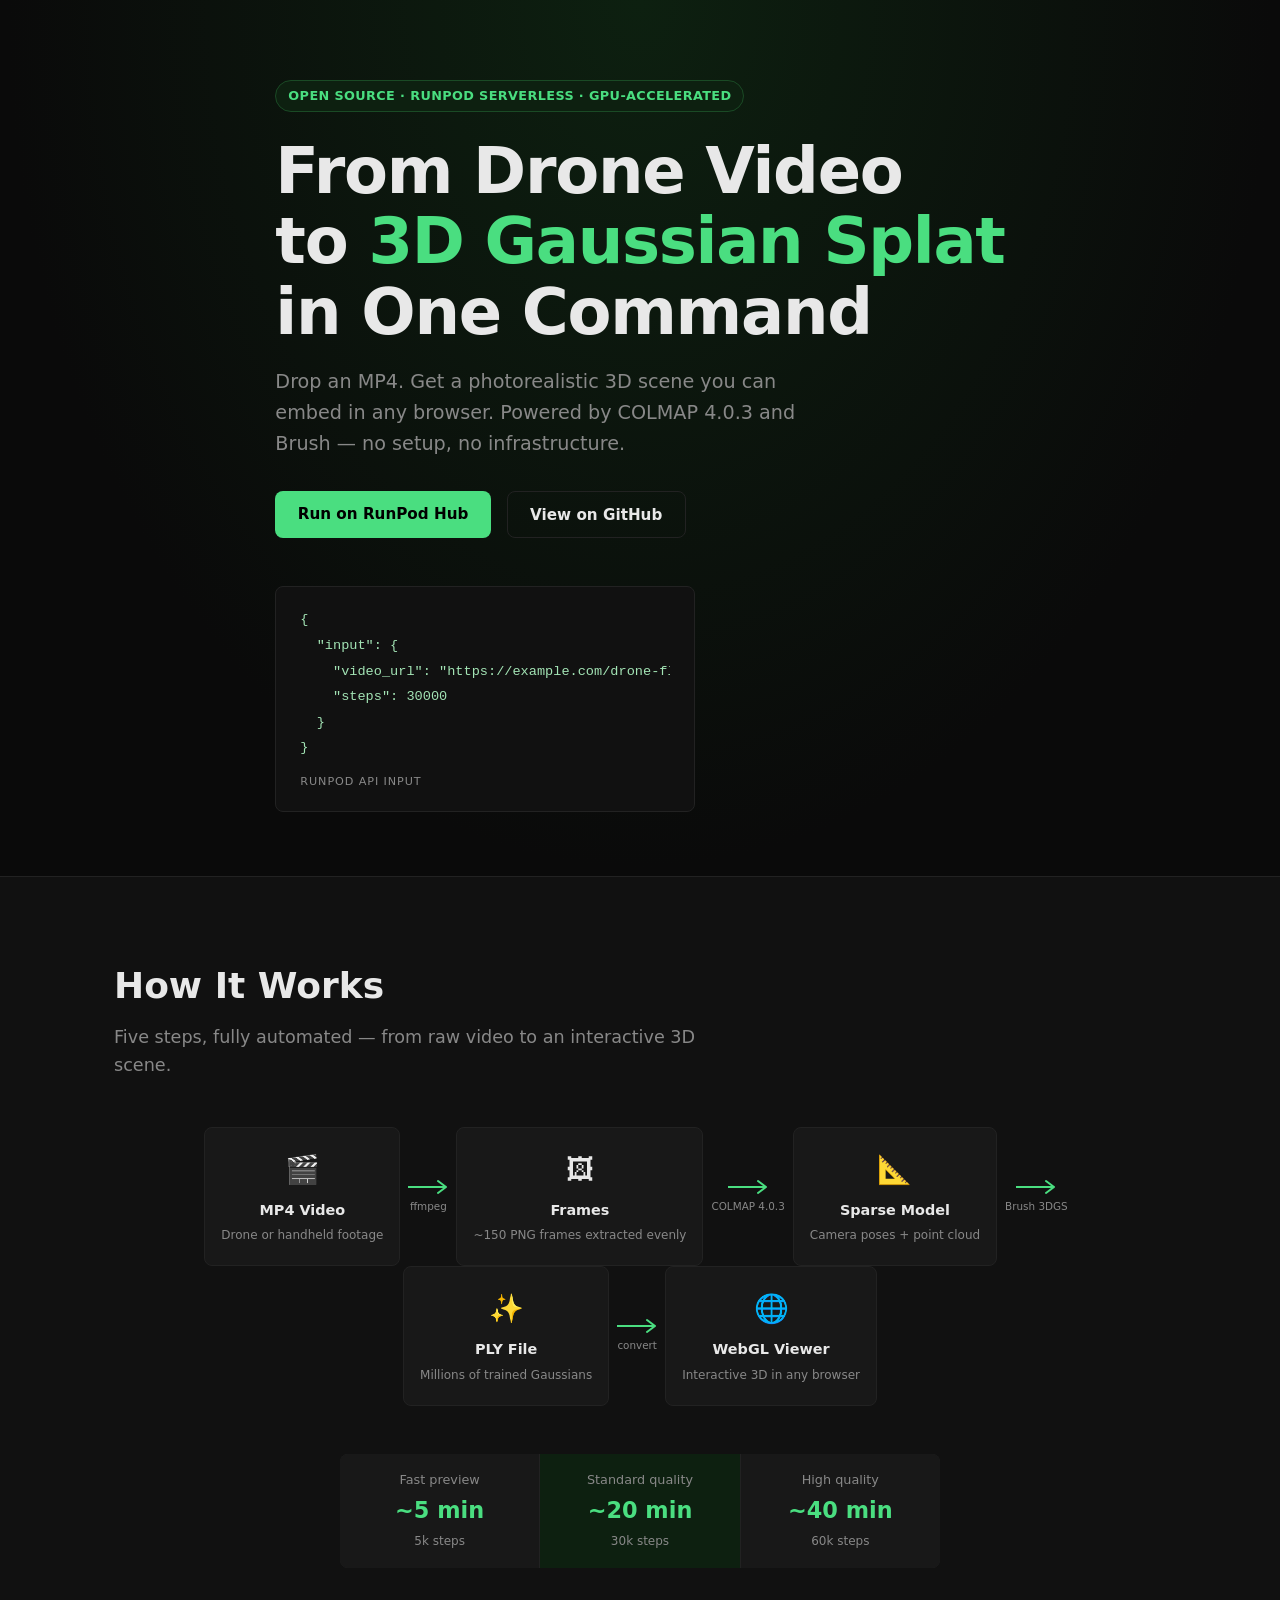
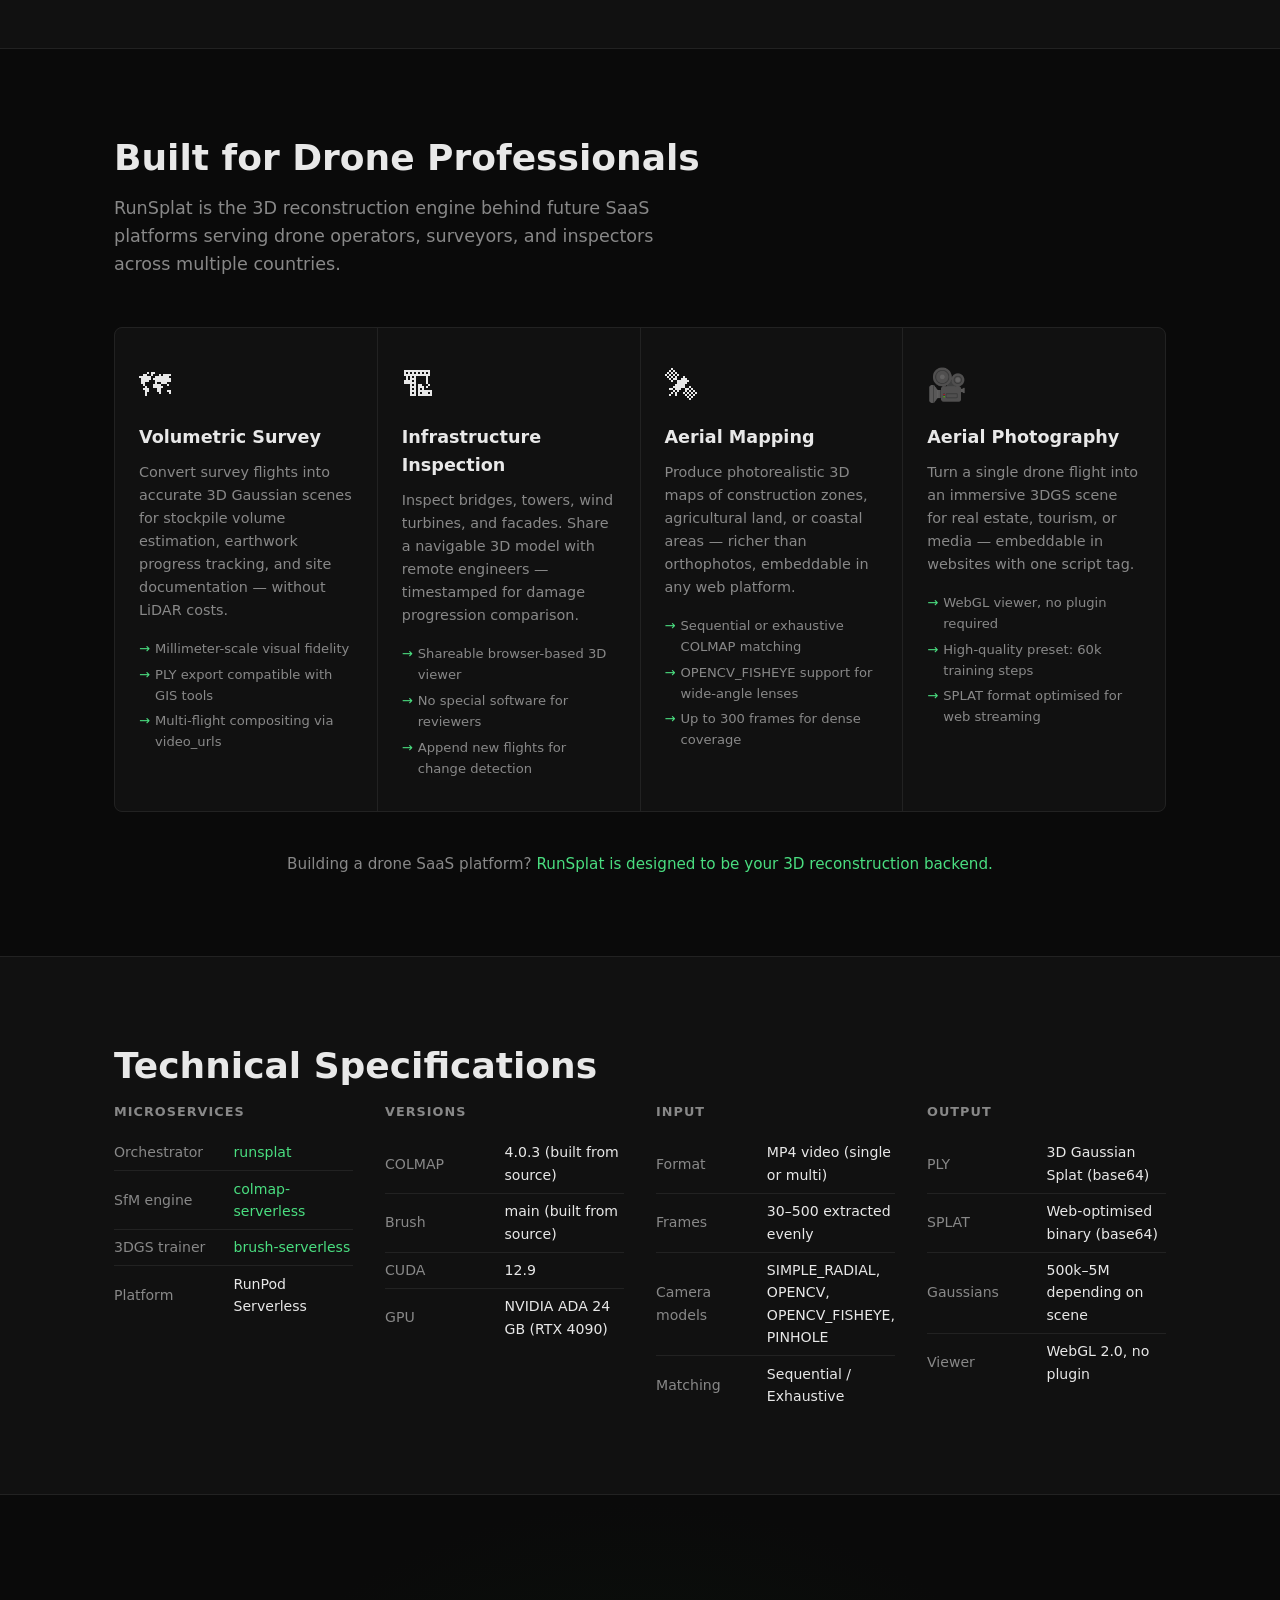
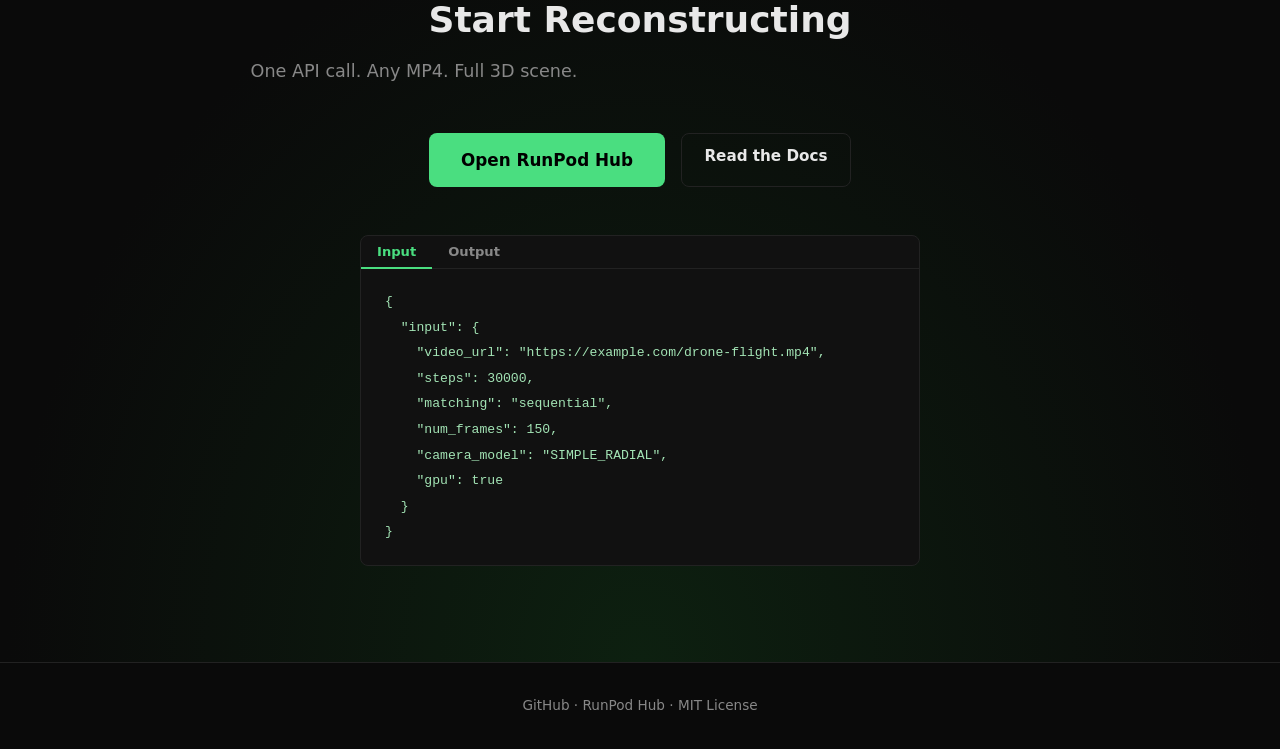
==== index.html @ 7e71125c "deploy: frontmarket ec104be72051007e0d32b6289f9120fbb63dd9b6 ec104be72051007e0d32b6289f9120fbb63dd9b" ====
<!doctype html><html lang=en><head><meta name=generator content="Hugo 0.160.1"><meta charset=UTF-8><meta name=viewport content="width=device-width,initial-scale=1"><title>RunSplat — Drone Video to 3D Gaussian Splat</title><meta name=description content="Convert drone or handheld MP4 video into a 3D Gaussian Splat scene using COLMAP and Brush — one API call, GPU-accelerated on RunPod."><meta property="og:title" content="RunSplat"><meta property="og:description" content="From drone video to 3D Gaussian Splat in one command."><meta property="og:type" content="website"><link rel=stylesheet href=/css/main.css></head><body><section class=hero><div class=container><div class=hero-badge>Open Source · RunPod Serverless · GPU-accelerated</div><h1>From Drone Video<br>to <span class=accent>3D Gaussian Splat</span><br>in One Command</h1><p class=hero-sub>Drop an MP4. Get a photorealistic 3D scene you can embed in any browser.
Powered by COLMAP 4.0.3 and Brush — no setup, no infrastructure.</p><div class=hero-actions><a class="btn btn-primary" href=https://www.runpod.io/console/hub target=_blank rel=noopener>Run on RunPod Hub
</a><a class="btn btn-secondary" href=https://github.com/alx/runsplat target=_blank rel=noopener>View on GitHub</a></div><div class=hero-snippet><pre><code>{
  "input": {
    "video_url": "https://example.com/drone-flight.mp4",
    "steps": 30000
  }
}</code></pre><span class=snippet-label>RunPod API input</span></div></div></section><section class=pipeline id=pipeline><div class=container><h2>How It Works</h2><p class=section-sub>Five steps, fully automated — from raw video to an interactive 3D scene.</p><div class=pipeline-diagram aria-label="Pipeline diagram"><div class=pipe-step data-step=0><div class=pipe-icon>🎬</div><div class=pipe-label>MP4 Video</div><div class=pipe-detail>Drone or handheld footage</div></div><div class=pipe-arrow data-arrow=0><svg viewBox="0 0 40 16" aria-hidden="true"><path class="arrow-path" d="M0 8H36M30 2l8 6-8 6"/></svg>
<span>ffmpeg</span></div><div class=pipe-step data-step=1><div class=pipe-icon>🖼</div><div class=pipe-label>Frames</div><div class=pipe-detail>~150 PNG frames extracted evenly</div></div><div class=pipe-arrow data-arrow=1><svg viewBox="0 0 40 16" aria-hidden="true"><path class="arrow-path" d="M0 8H36M30 2l8 6-8 6"/></svg>
<span>COLMAP 4.0.3</span></div><div class=pipe-step data-step=2><div class=pipe-icon>📐</div><div class=pipe-label>Sparse Model</div><div class=pipe-detail>Camera poses + point cloud</div></div><div class=pipe-arrow data-arrow=2><svg viewBox="0 0 40 16" aria-hidden="true"><path class="arrow-path" d="M0 8H36M30 2l8 6-8 6"/></svg>
<span>Brush 3DGS</span></div><div class=pipe-step data-step=3><div class=pipe-icon>✨</div><div class=pipe-label>PLY File</div><div class=pipe-detail>Millions of trained Gaussians</div></div><div class=pipe-arrow data-arrow=3><svg viewBox="0 0 40 16" aria-hidden="true"><path class="arrow-path" d="M0 8H36M30 2l8 6-8 6"/></svg>
<span>convert</span></div><div class=pipe-step data-step=4><div class=pipe-icon>🌐</div><div class=pipe-label>WebGL Viewer</div><div class=pipe-detail>Interactive 3D in any browser</div></div></div><div class=pipeline-timing><div class=timing-item><span class=timing-label>Fast preview</span>
<span class=timing-value>~5 min</span>
<span class=timing-steps>5k steps</span></div><div class="timing-item timing-featured"><span class=timing-label>Standard quality</span>
<span class=timing-value>~20 min</span>
<span class=timing-steps>30k steps</span></div><div class=timing-item><span class=timing-label>High quality</span>
<span class=timing-value>~40 min</span>
<span class=timing-steps>60k steps</span></div></div></div></section><section class=usecases id=usecases><div class=container><h2>Built for Drone Professionals</h2><p class=section-sub>RunSplat is the 3D reconstruction engine behind future SaaS platforms serving
drone operators, surveyors, and inspectors across multiple countries.</p><div class=usecase-grid><div class=usecase-card><div class=usecase-icon>🗺</div><h3>Volumetric Survey</h3><p>Convert survey flights into accurate 3D Gaussian scenes for stockpile volume
estimation, earthwork progress tracking, and site documentation — without LiDAR costs.</p><ul><li>Millimeter-scale visual fidelity</li><li>PLY export compatible with GIS tools</li><li>Multi-flight compositing via video_urls</li></ul></div><div class=usecase-card><div class=usecase-icon>🏗</div><h3>Infrastructure Inspection</h3><p>Inspect bridges, towers, wind turbines, and facades. Share a navigable 3D model
with remote engineers — timestamped for damage progression comparison.</p><ul><li>Shareable browser-based 3D viewer</li><li>No special software for reviewers</li><li>Append new flights for change detection</li></ul></div><div class=usecase-card><div class=usecase-icon>🛰</div><h3>Aerial Mapping</h3><p>Produce photorealistic 3D maps of construction zones, agricultural land, or
coastal areas — richer than orthophotos, embeddable in any web platform.</p><ul><li>Sequential or exhaustive COLMAP matching</li><li>OPENCV_FISHEYE support for wide-angle lenses</li><li>Up to 300 frames for dense coverage</li></ul></div><div class=usecase-card><div class=usecase-icon>🎥</div><h3>Aerial Photography</h3><p>Turn a single drone flight into an immersive 3DGS scene for real estate,
tourism, or media — embeddable in websites with one script tag.</p><ul><li>WebGL viewer, no plugin required</li><li>High-quality preset: 60k training steps</li><li>SPLAT format optimised for web streaming</li></ul></div></div><p class=saas-note>Building a drone SaaS platform?
<a href=https://github.com/alx/runsplat target=_blank rel=noopener>RunSplat is designed to be your 3D reconstruction backend.</a></p></div></section><section class=specs id=specs><div class=container><h2>Technical Specifications</h2><div class=specs-grid><div class=spec-block><h3>Microservices</h3><table class=spec-table><tr><td>Orchestrator</td><td><a href=https://github.com/alx/runsplat>runsplat</a></td></tr><tr><td>SfM engine</td><td><a href=https://github.com/alx/colmap-serverless>colmap-serverless</a></td></tr><tr><td>3DGS trainer</td><td><a href=https://github.com/alx/brush-serverless>brush-serverless</a></td></tr><tr><td>Platform</td><td>RunPod Serverless</td></tr></table></div><div class=spec-block><h3>Versions</h3><table class=spec-table><tr><td>COLMAP</td><td>4.0.3 (built from source)</td></tr><tr><td>Brush</td><td>main (built from source)</td></tr><tr><td>CUDA</td><td>12.9</td></tr><tr><td>GPU</td><td>NVIDIA ADA 24 GB (RTX 4090)</td></tr></table></div><div class=spec-block><h3>Input</h3><table class=spec-table><tr><td>Format</td><td>MP4 video (single or multi)</td></tr><tr><td>Frames</td><td>30–500 extracted evenly</td></tr><tr><td>Camera models</td><td>SIMPLE_RADIAL, OPENCV, OPENCV_FISHEYE, PINHOLE</td></tr><tr><td>Matching</td><td>Sequential / Exhaustive</td></tr></table></div><div class=spec-block><h3>Output</h3><table class=spec-table><tr><td>PLY</td><td>3D Gaussian Splat (base64)</td></tr><tr><td>SPLAT</td><td>Web-optimised binary (base64)</td></tr><tr><td>Gaussians</td><td>500k–5M depending on scene</td></tr><tr><td>Viewer</td><td>WebGL 2.0, no plugin</td></tr></table></div></div></div></section><section class=cta id=get-started><div class=container><h2>Start Reconstructing</h2><p class=section-sub>One API call. Any MP4. Full 3D scene.</p><div class=cta-actions><a class="btn btn-primary btn-lg" href=https://www.runpod.io/console/hub target=_blank rel=noopener>Open RunPod Hub
</a><a class="btn btn-secondary" href=https://github.com/alx/runsplat target=_blank rel=noopener>Read the Docs</a></div><div class=cta-code><div class=code-tabs><button class="code-tab active" data-target=input-block>Input</button>
<button class=code-tab data-target=output-block>Output</button></div><pre id=input-block class="code-block active"><code>{
  "input": {
    "video_url": "https://example.com/drone-flight.mp4",
    "steps": 30000,
    "matching": "sequential",
    "num_frames": 150,
    "camera_model": "SIMPLE_RADIAL",
    "gpu": true
  }
}</code></pre><pre id=output-block class=code-block><code>{
  "ply_base64": "UExZCmZvcm1hdCBiaW5hcnlfbGl0dGxlX...",
  "splat_base64": "8BsAAIABAACA...",
  "num_gaussians": 1842311,
  "training_time_seconds": 1187,
  "steps_completed": 30000,
  "status": "done"
}</code></pre></div></div></section><footer><div class=container><p><a href=https://github.com/alx/runsplat>GitHub</a> ·
<a href=https://www.runpod.io/console/hub>RunPod Hub</a> ·
MIT License</p></div></footer><script src=/js/pipeline-anim.js></script></body></html>
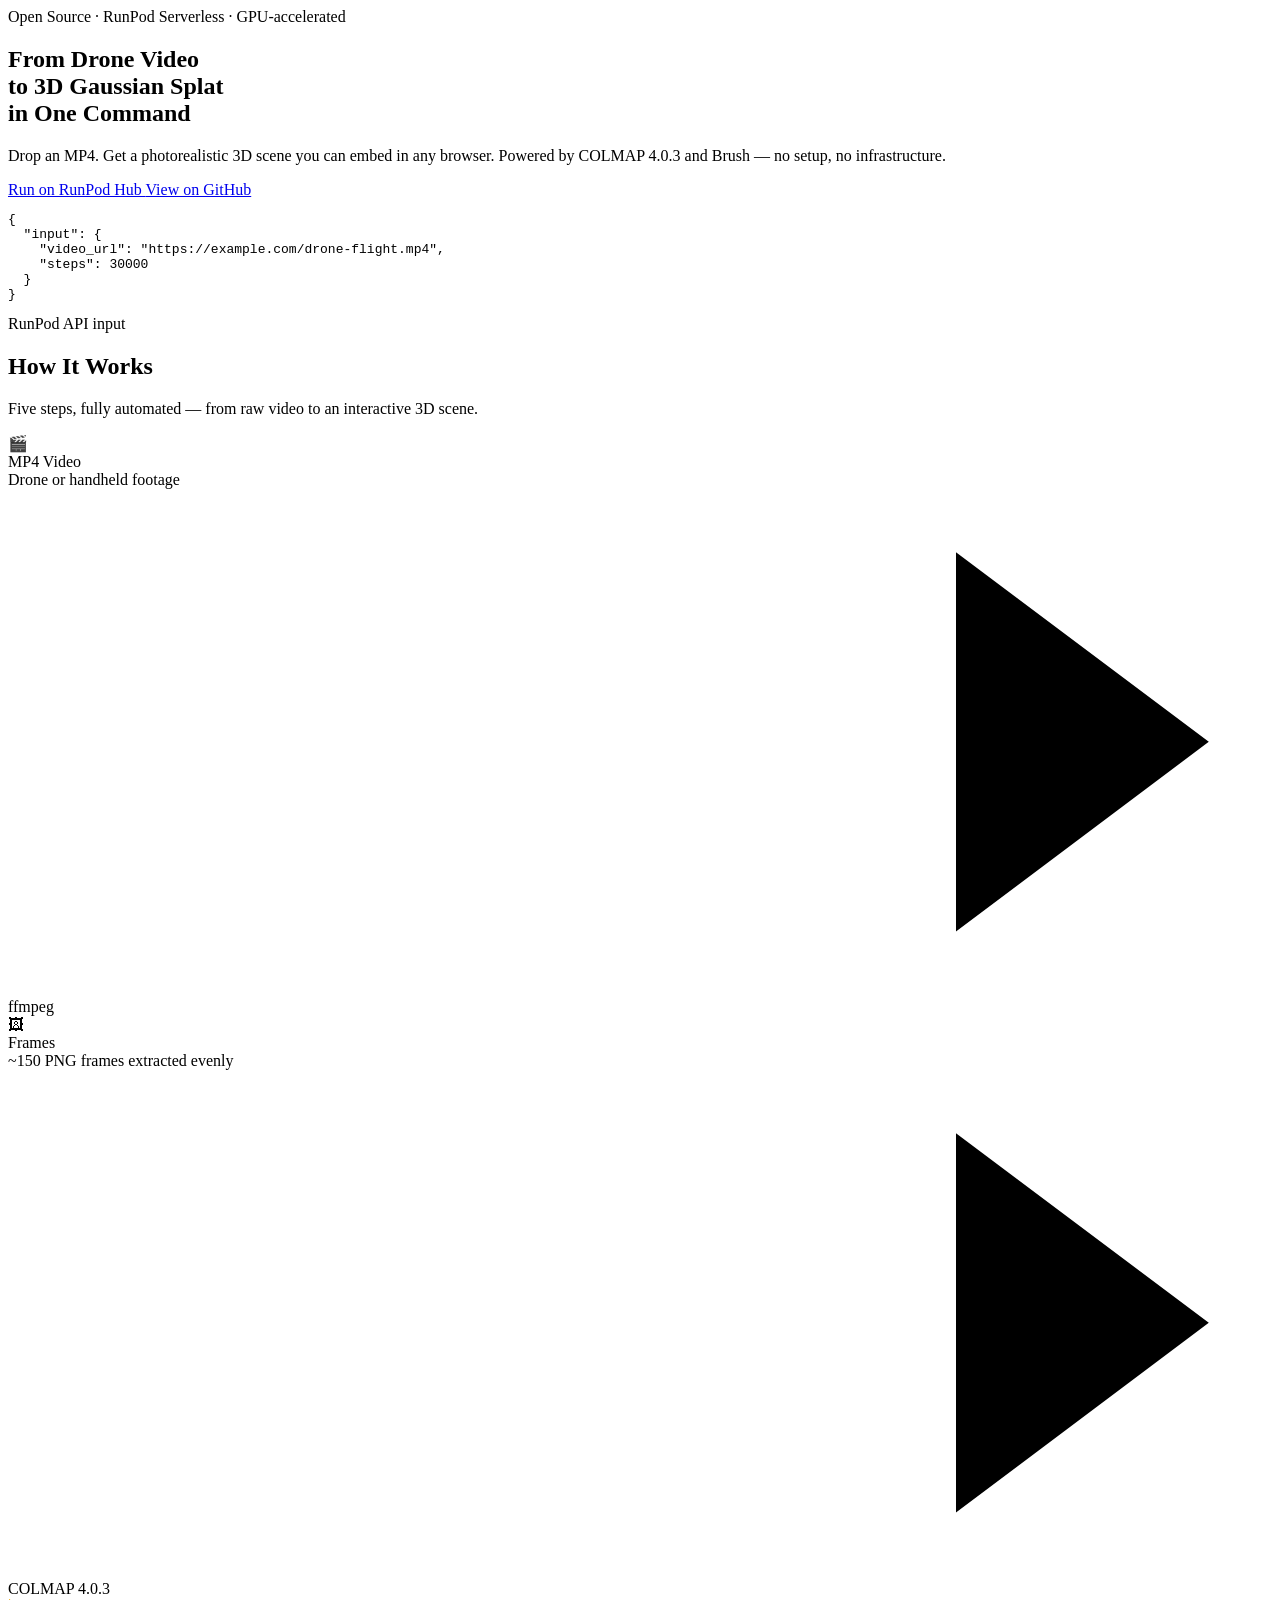
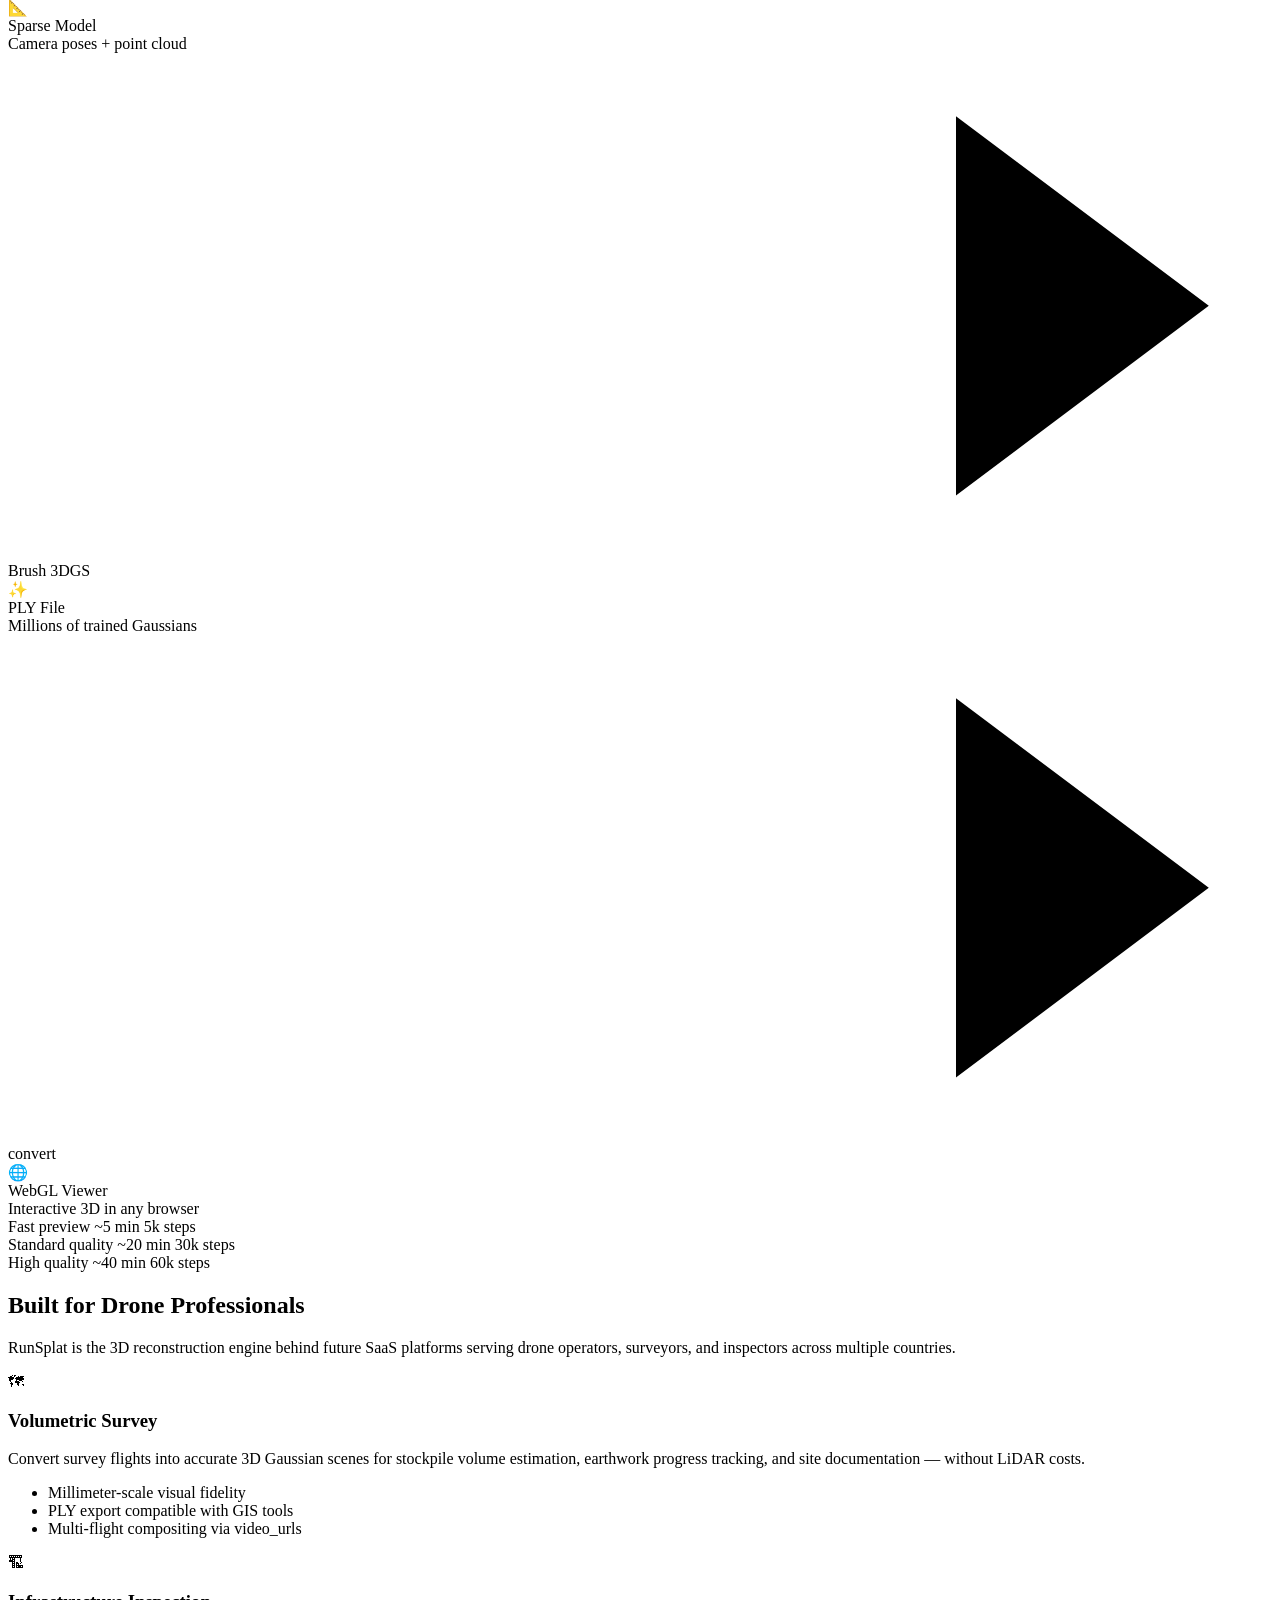
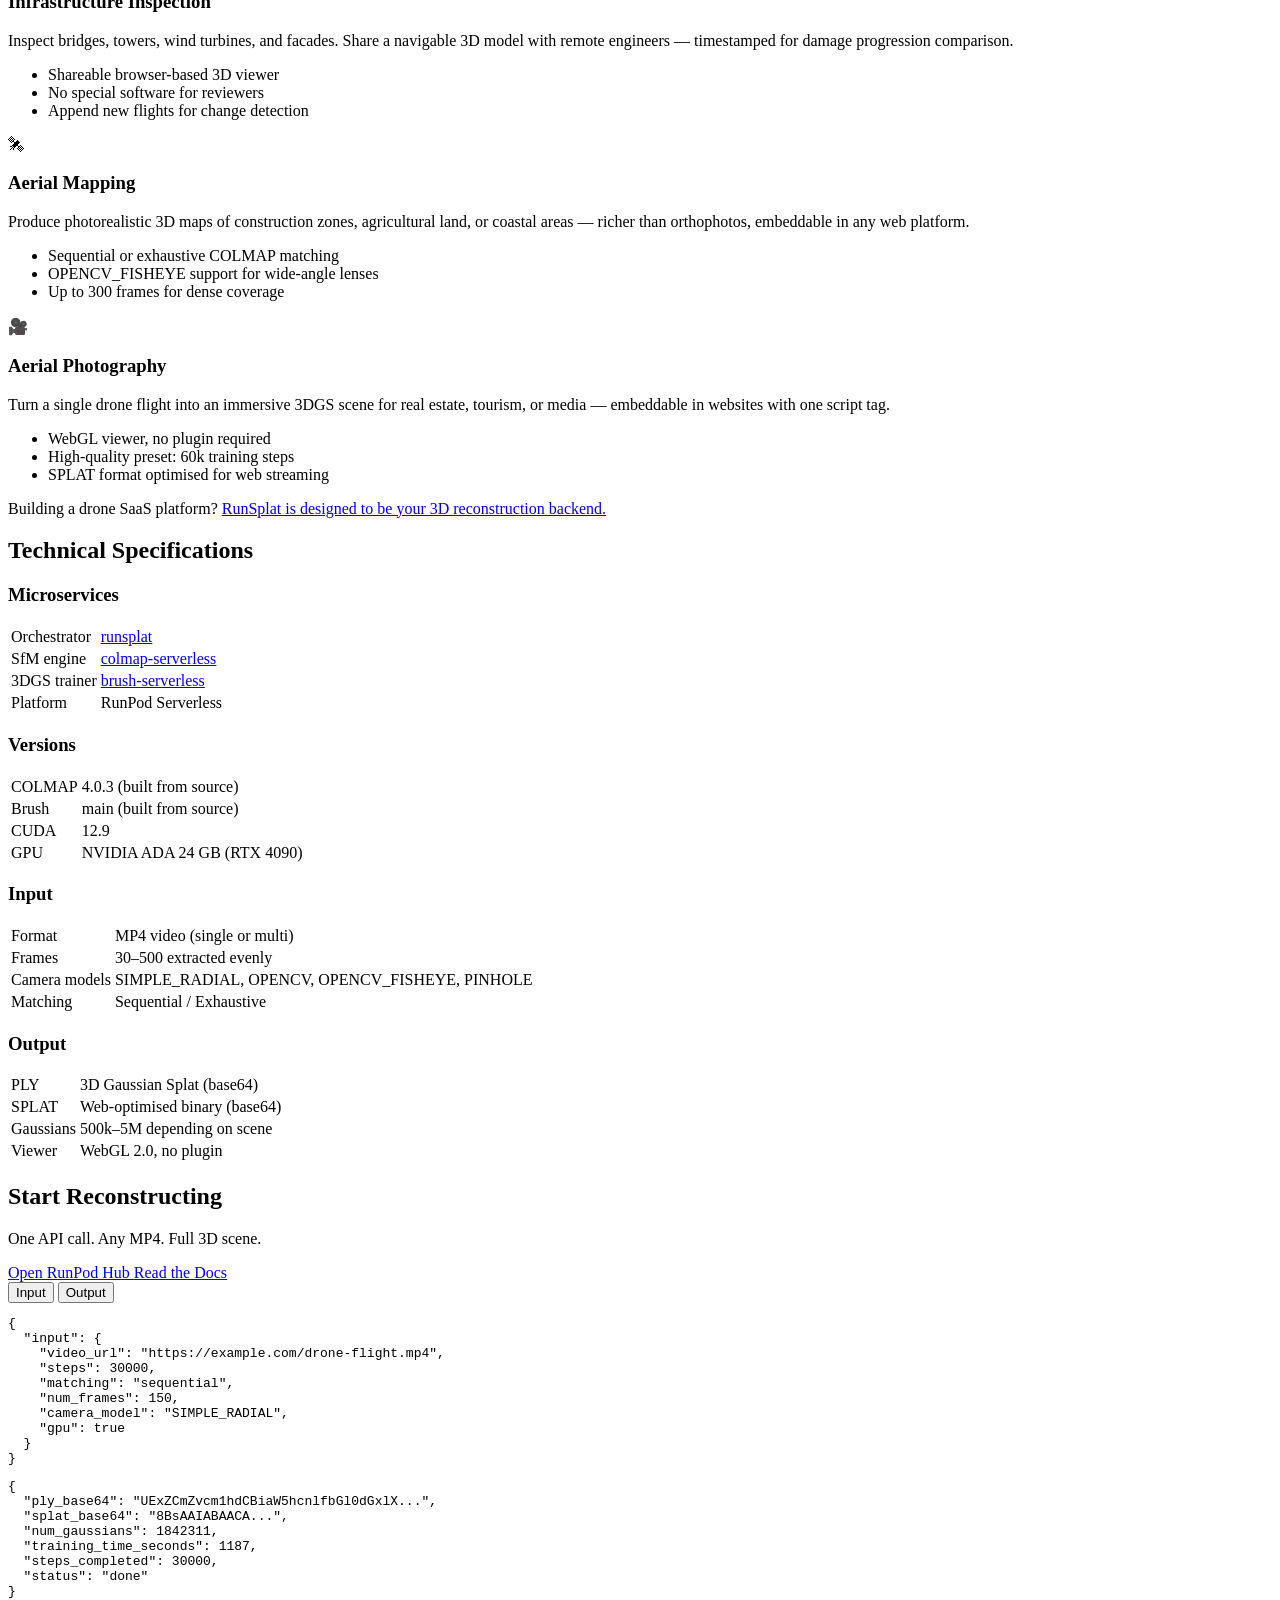
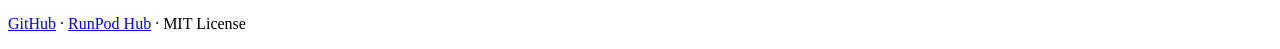
==== commit f7c5433b: "deploy: frontmarket 8b198adac890a8e24ea0df31be7f5b68fe7ef371 8b198adac890a8e24ea0df31be7f5b68fe7ef37" ====
--- a/index.html
+++ b/index.html
@@ -1,4 +1,4 @@
-<!doctype html><html lang=en><head><meta name=generator content="Hugo 0.160.1"><meta charset=UTF-8><meta name=viewport content="width=device-width,initial-scale=1"><title>RunSplat — Drone Video to 3D Gaussian Splat</title><meta name=description content="Convert drone or handheld MP4 video into a 3D Gaussian Splat scene using COLMAP and Brush — one API call, GPU-accelerated on RunPod."><meta property="og:title" content="RunSplat"><meta property="og:description" content="From drone video to 3D Gaussian Splat in one command."><meta property="og:type" content="website"><link rel=stylesheet href=/css/main.css></head><body><section class=hero><div class=container><div class=hero-badge>Open Source · RunPod Serverless · GPU-accelerated</div><h1>From Drone Video<br>to <span class=accent>3D Gaussian Splat</span><br>in One Command</h1><p class=hero-sub>Drop an MP4. Get a photorealistic 3D scene you can embed in any browser.
+<!doctype html><html lang=en><head><meta name=generator content="Hugo 0.160.1"><meta charset=UTF-8><meta name=viewport content="width=device-width,initial-scale=1"><title>RunSplat — Drone Video to 3D Gaussian Splat</title><meta name=description content="Convert drone or handheld MP4 video into a 3D Gaussian Splat scene using COLMAP and Brush — one API call, GPU-accelerated on RunPod."><meta property="og:title" content="RunSplat"><meta property="og:description" content="From drone video to 3D Gaussian Splat in one command."><meta property="og:type" content="website"><link rel=stylesheet href=/runsplat/css/main.css></head><body><section class=hero><div class=container><div class=hero-badge>Open Source · RunPod Serverless · GPU-accelerated</div><h1>From Drone Video<br>to <span class=accent>3D Gaussian Splat</span><br>in One Command</h1><p class=hero-sub>Drop an MP4. Get a photorealistic 3D scene you can embed in any browser.
 Powered by COLMAP 4.0.3 and Brush — no setup, no infrastructure.</p><div class=hero-actions><a class="btn btn-primary" href=https://www.runpod.io/console/hub target=_blank rel=noopener>Run on RunPod Hub
 </a><a class="btn btn-secondary" href=https://github.com/alx/runsplat target=_blank rel=noopener>View on GitHub</a></div><div class=hero-snippet><pre><code>{
   "input": {
@@ -41,4 +41,4 @@
   "status": "done"
 }</code></pre></div></div></section><footer><div class=container><p><a href=https://github.com/alx/runsplat>GitHub</a> ·
 <a href=https://www.runpod.io/console/hub>RunPod Hub</a> ·
-MIT License</p></div></footer><script src=/js/pipeline-anim.js></script></body></html>+MIT License</p></div></footer><script src=/runsplat/js/pipeline-anim.js></script></body></html>
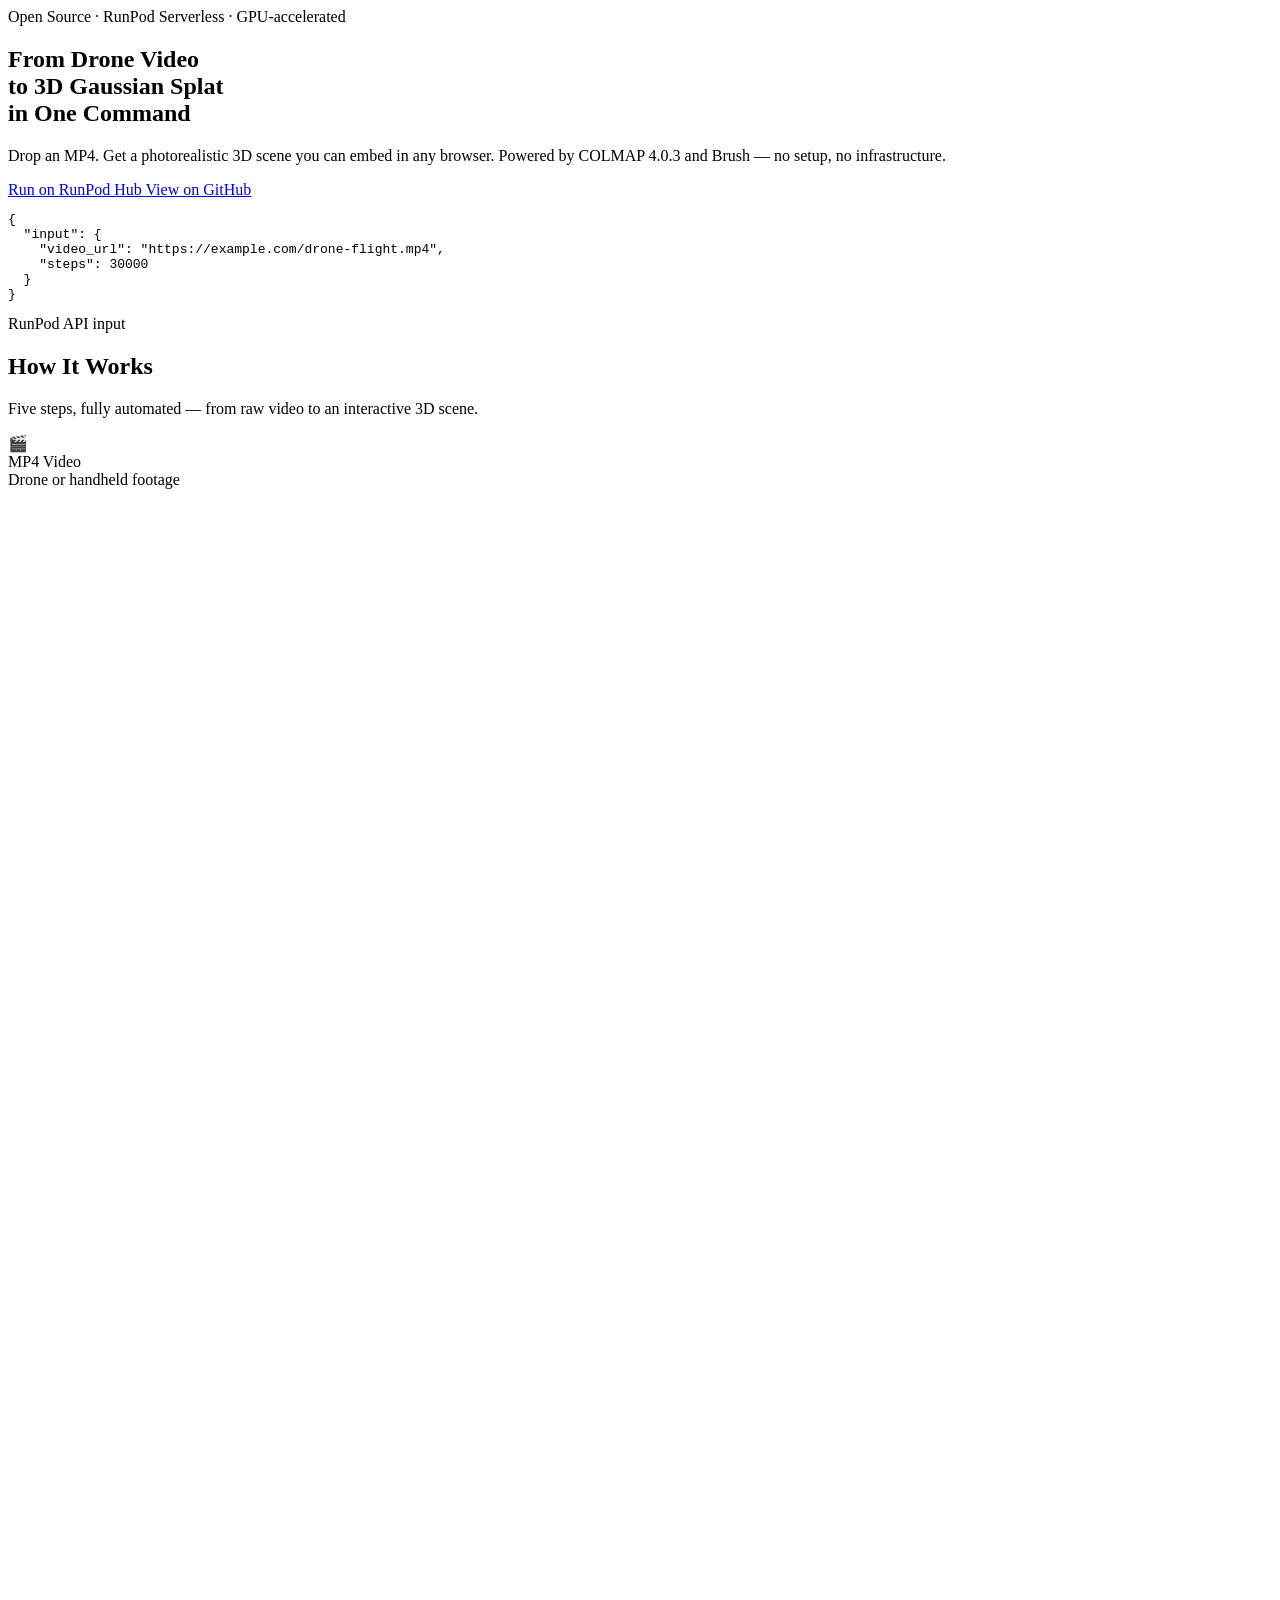
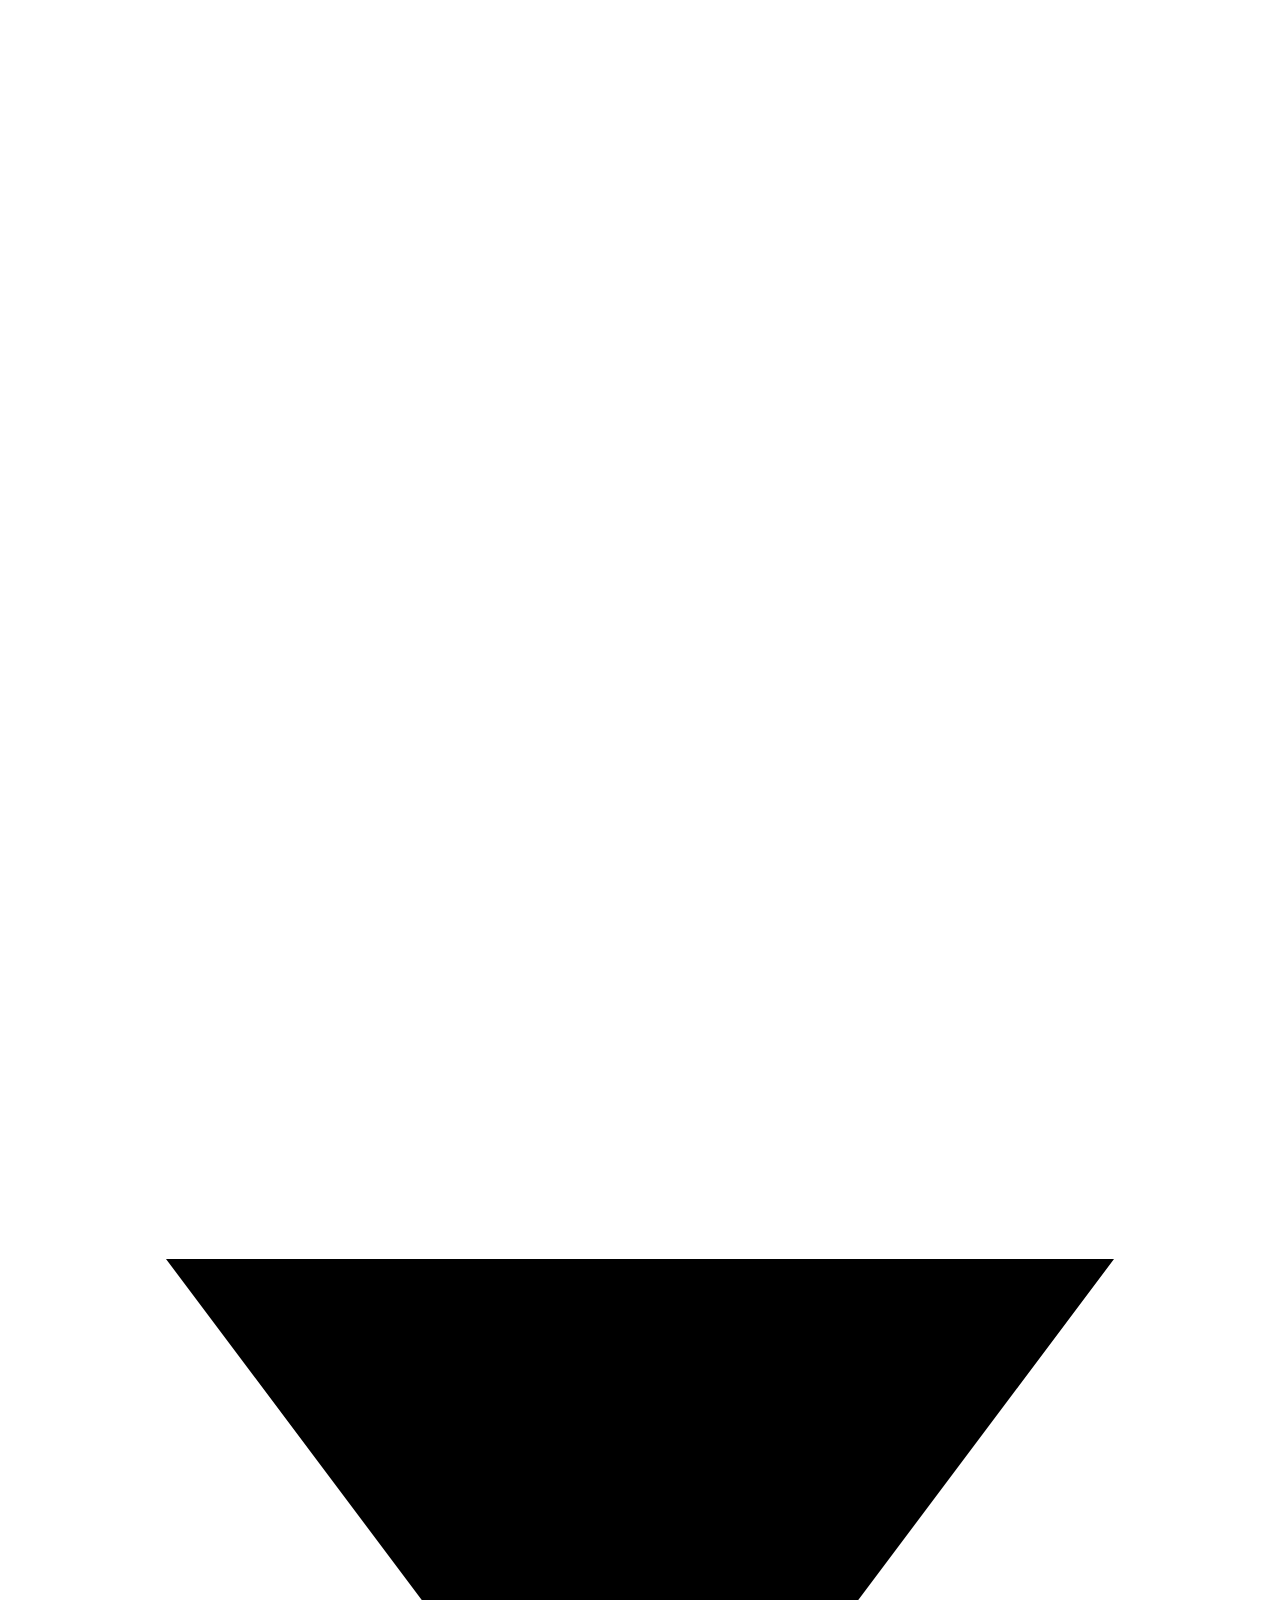
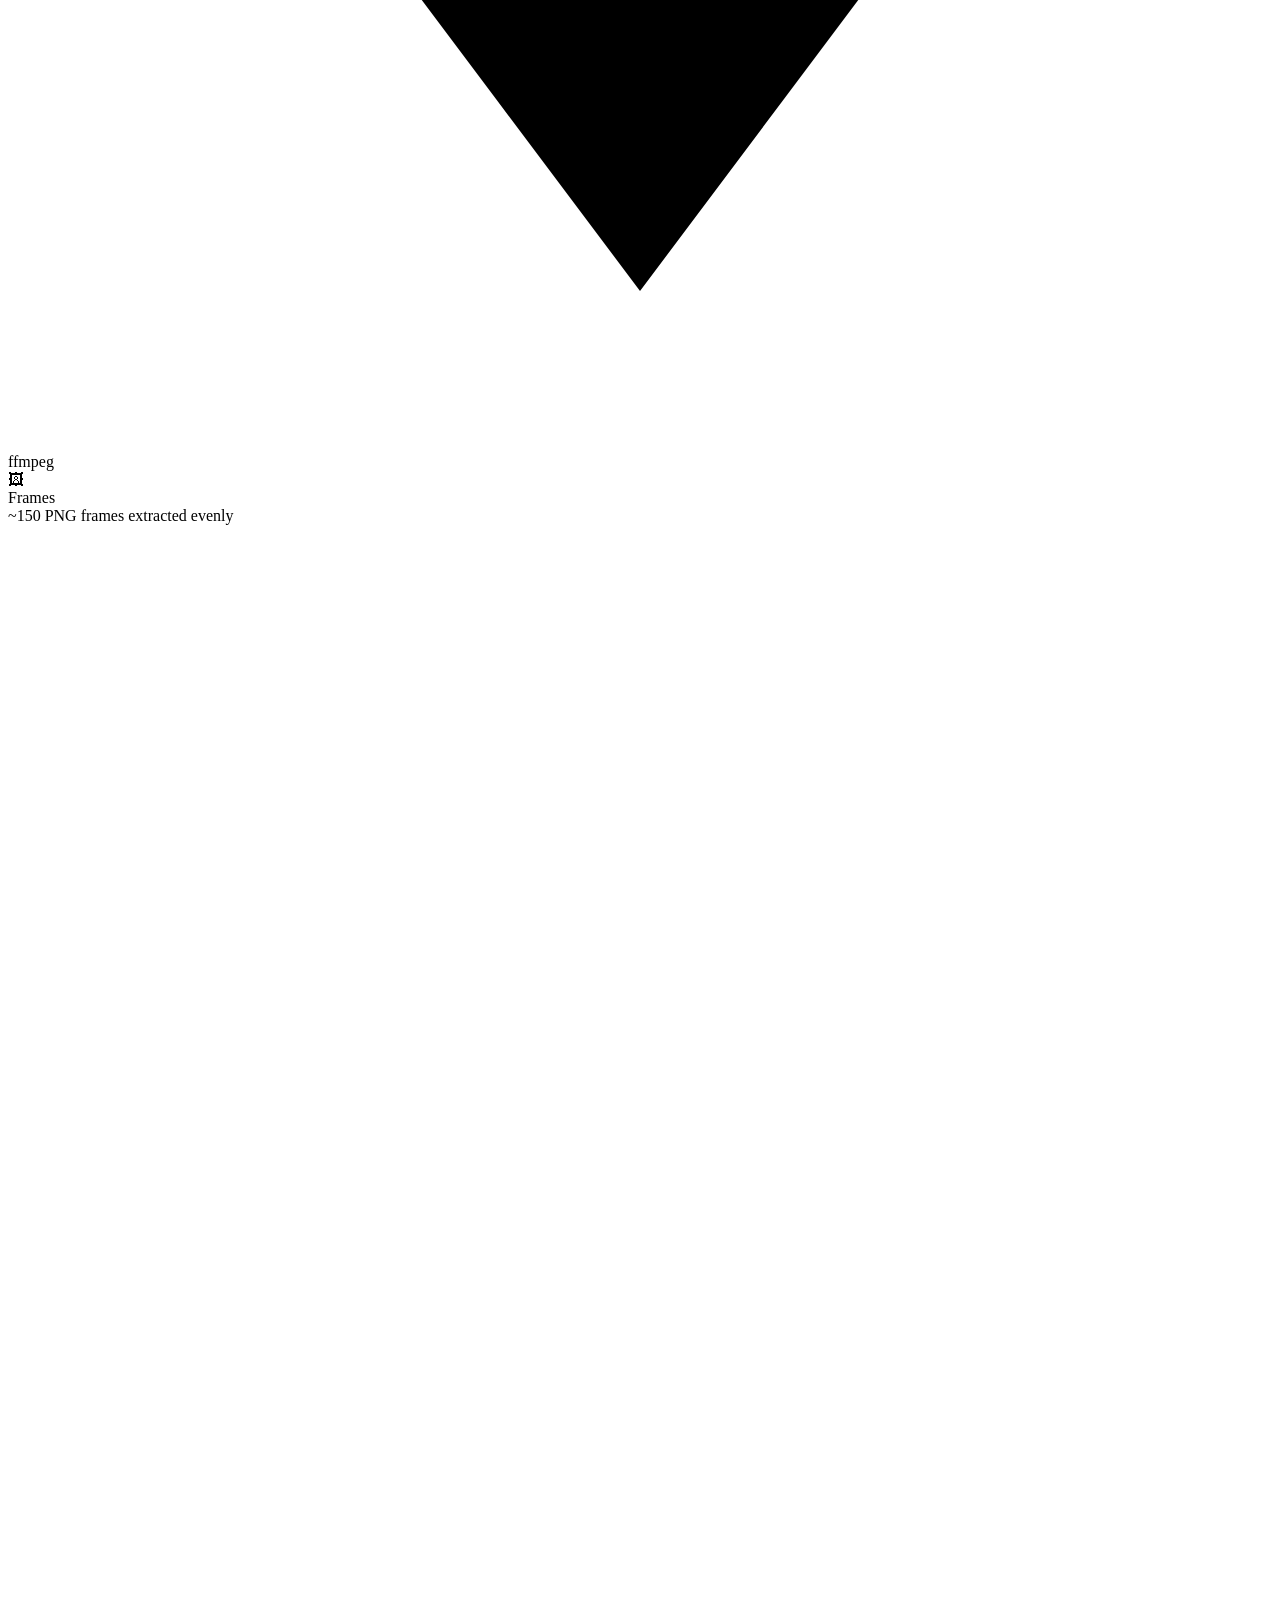
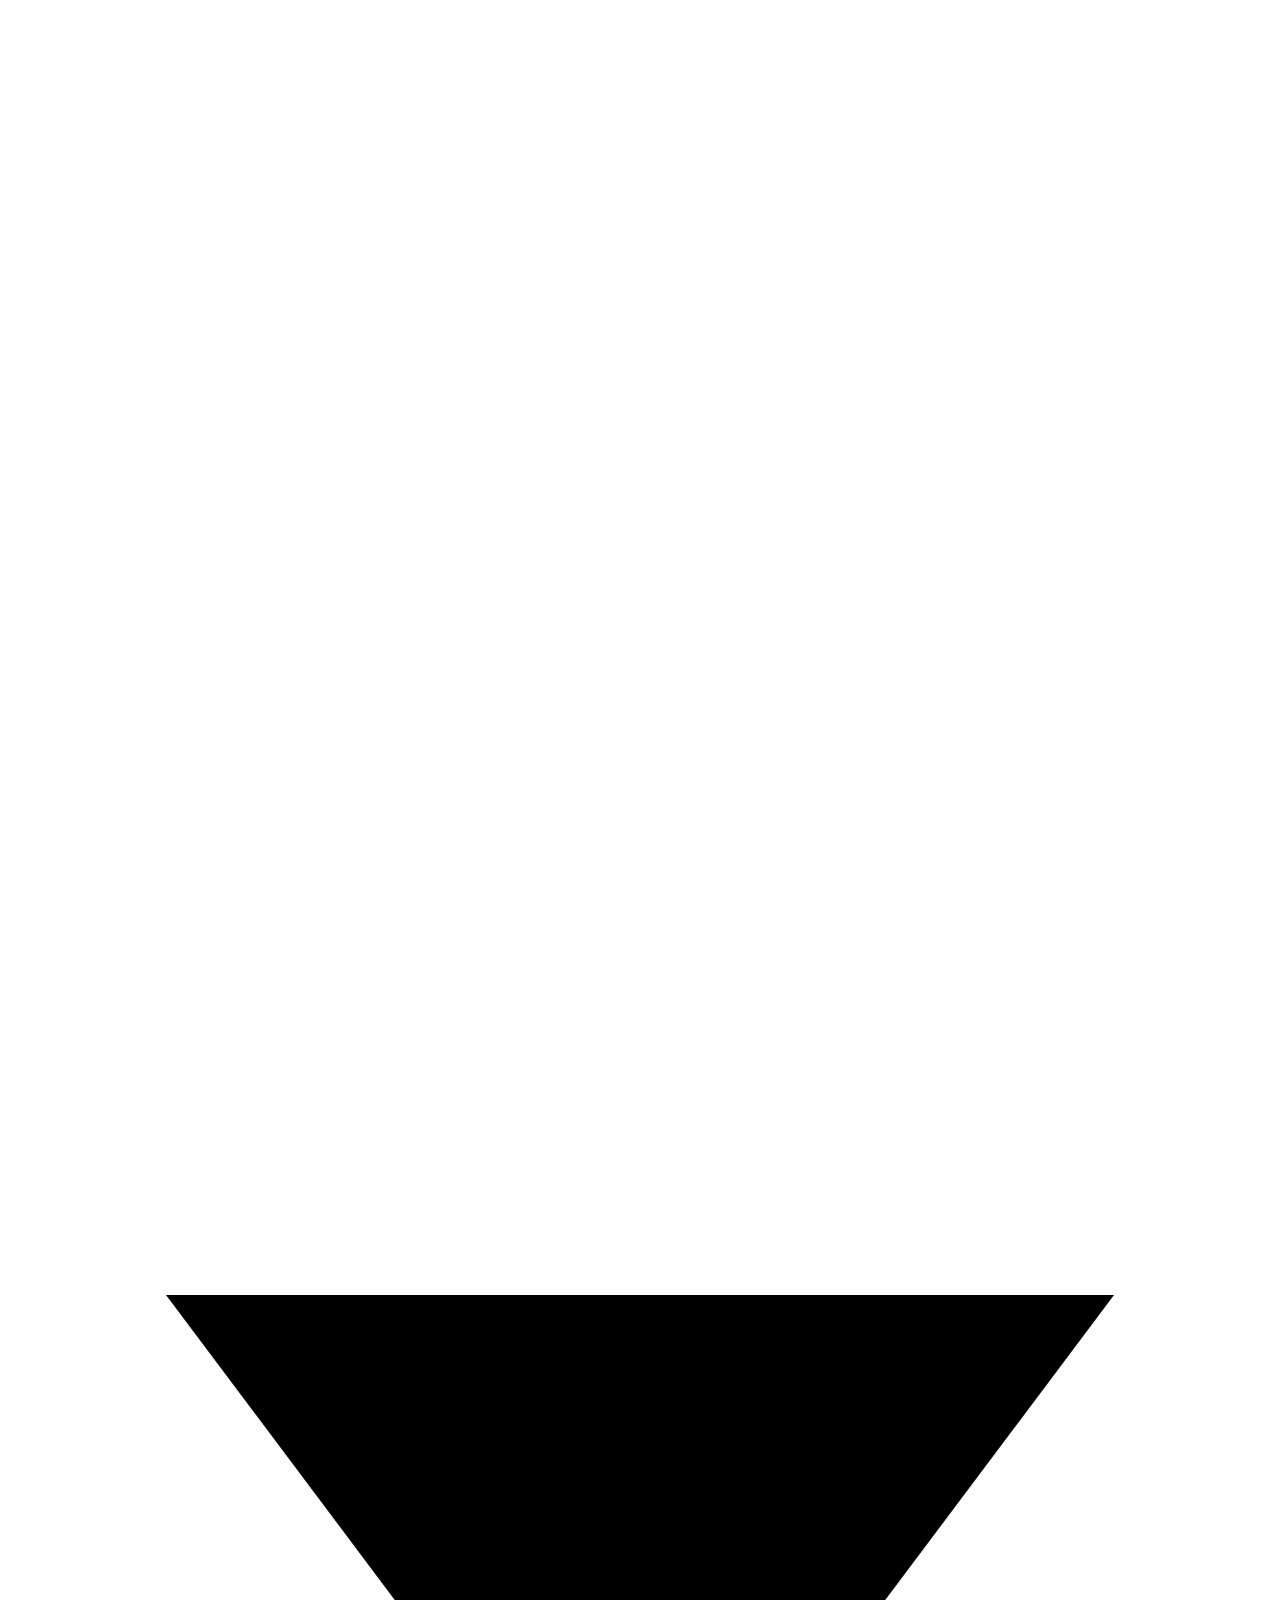
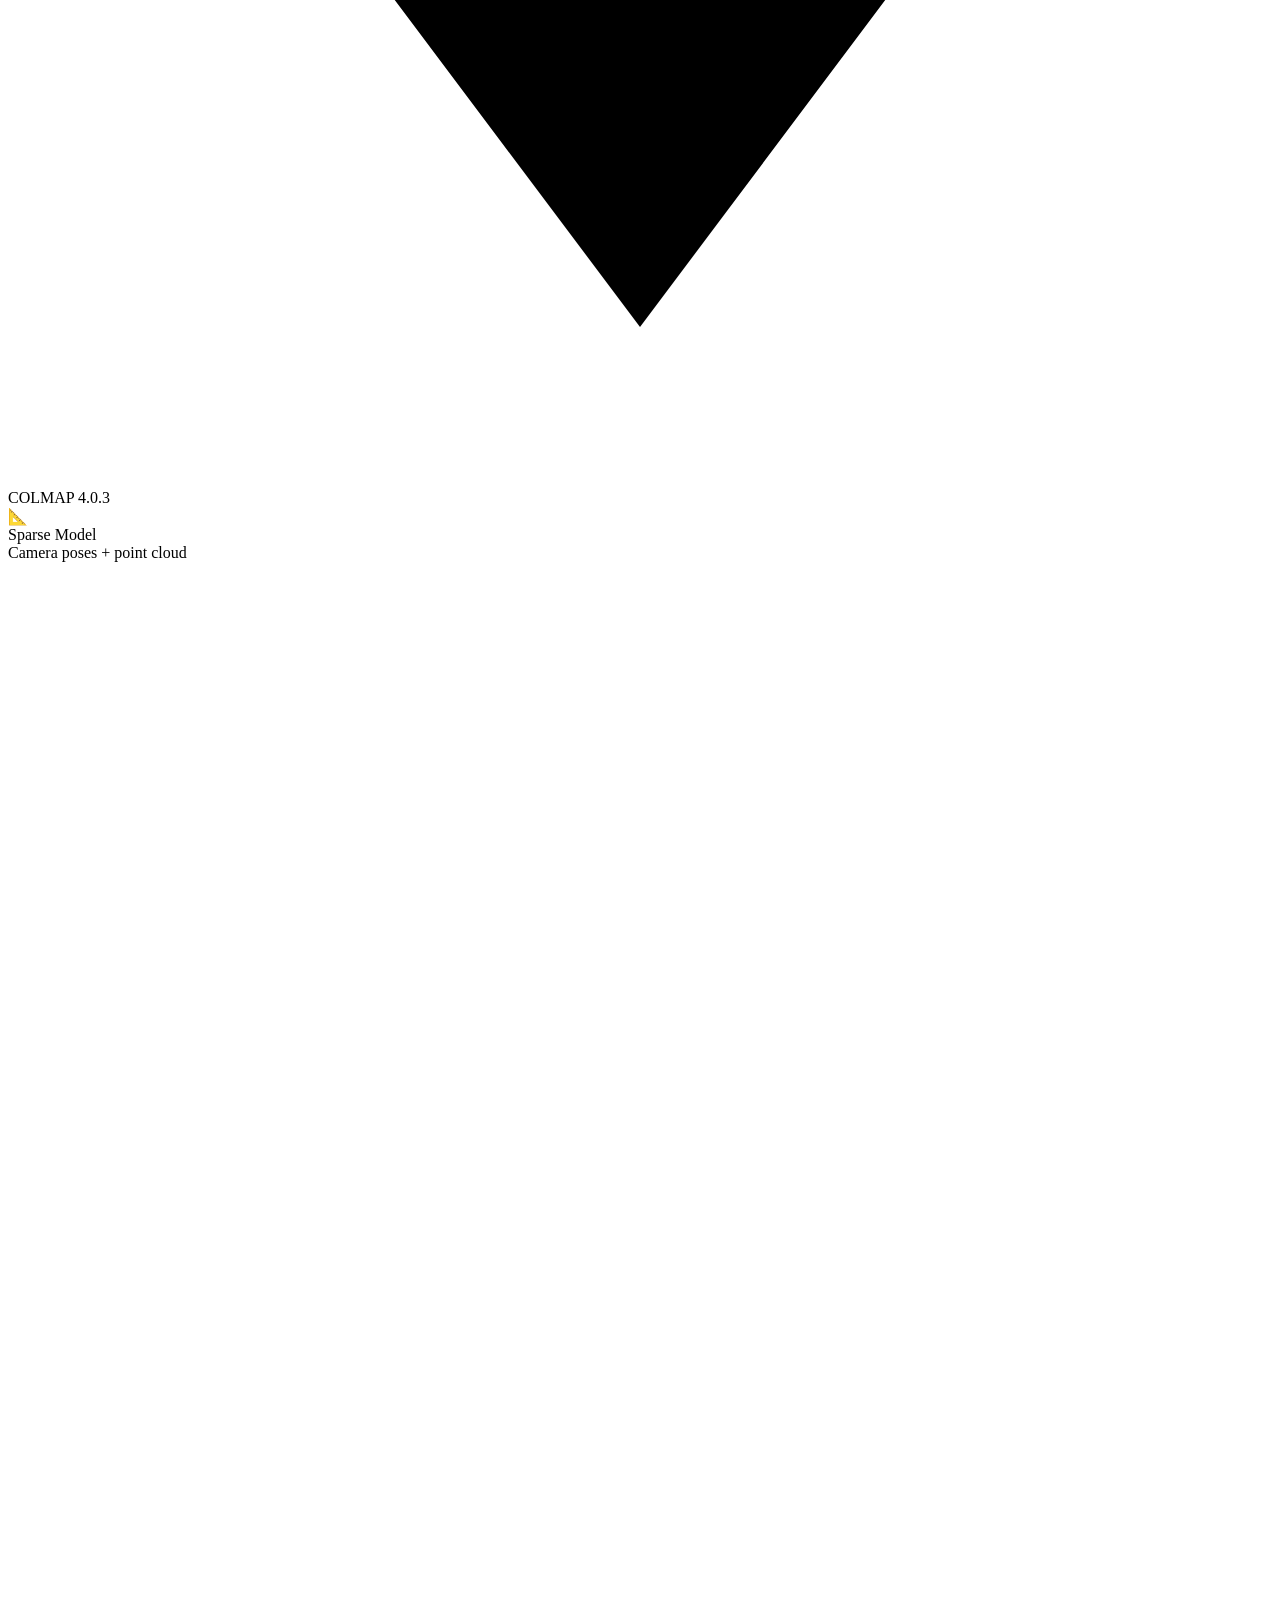
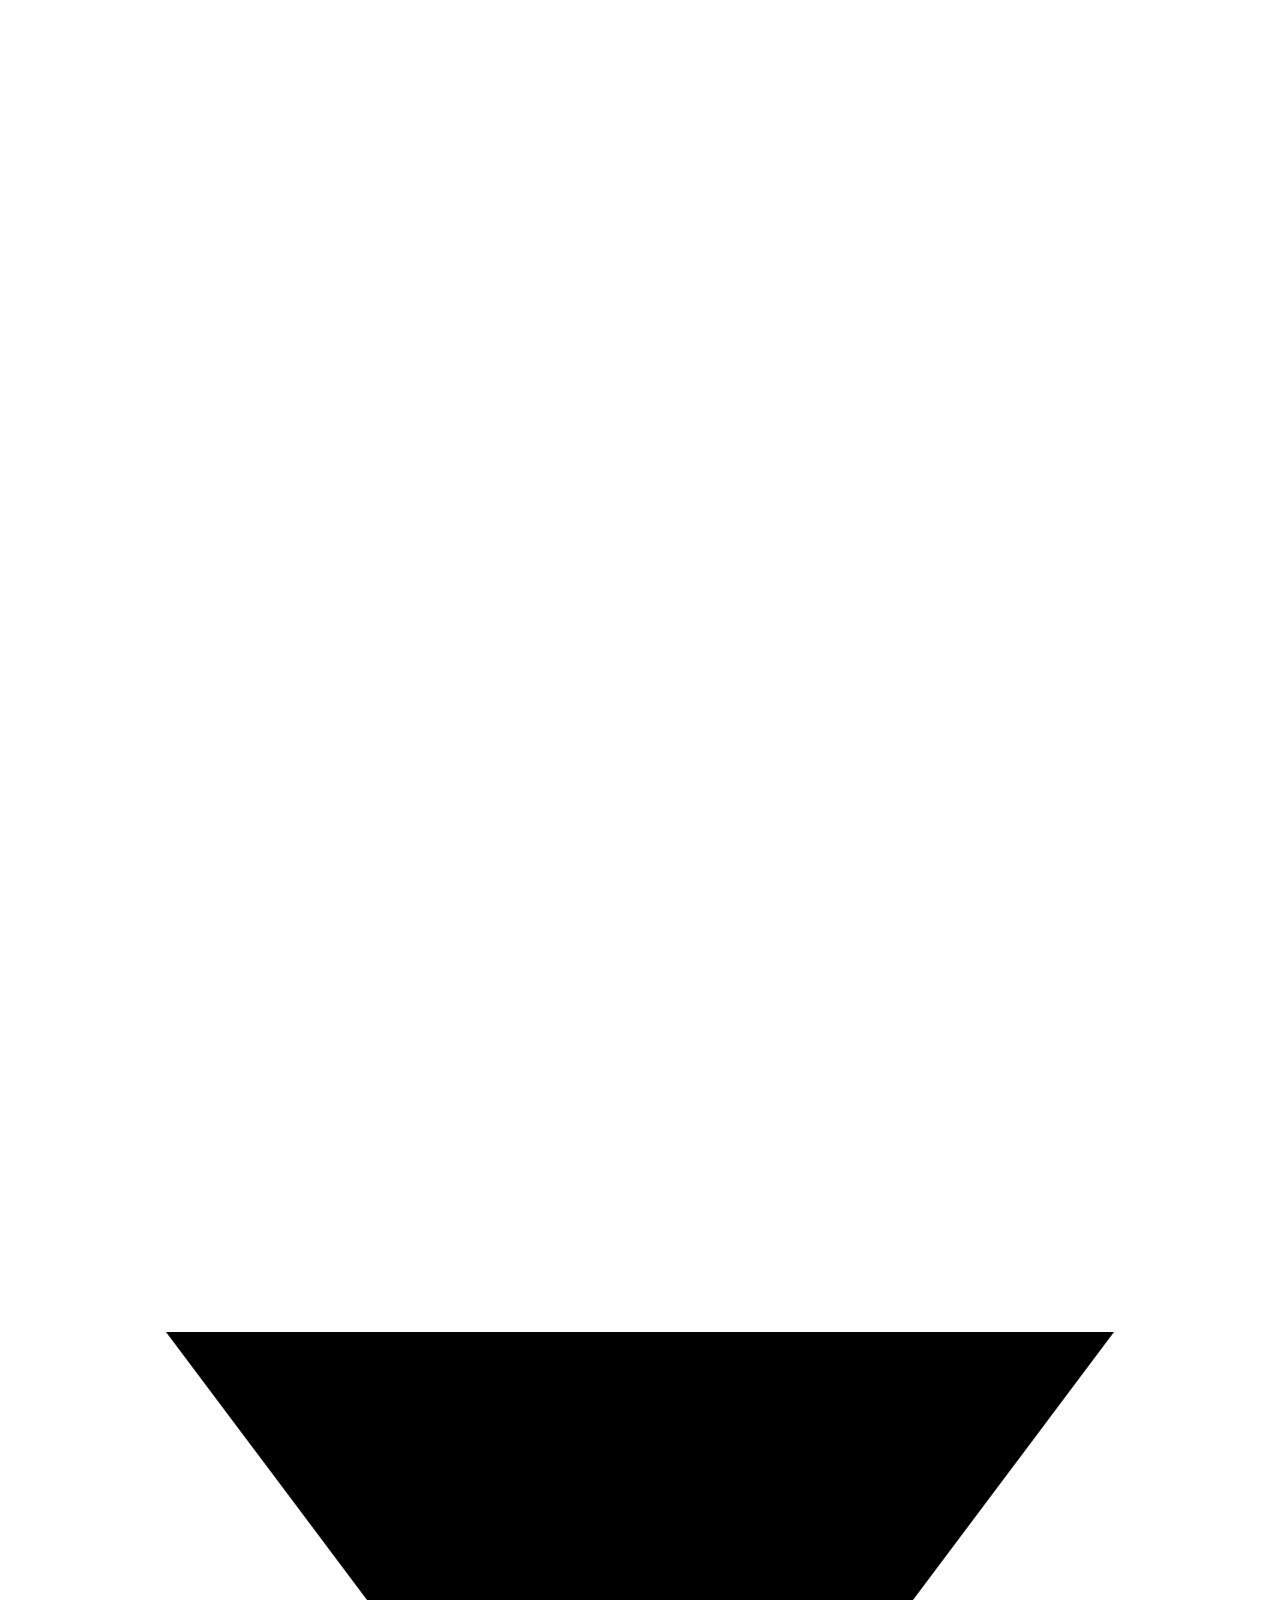
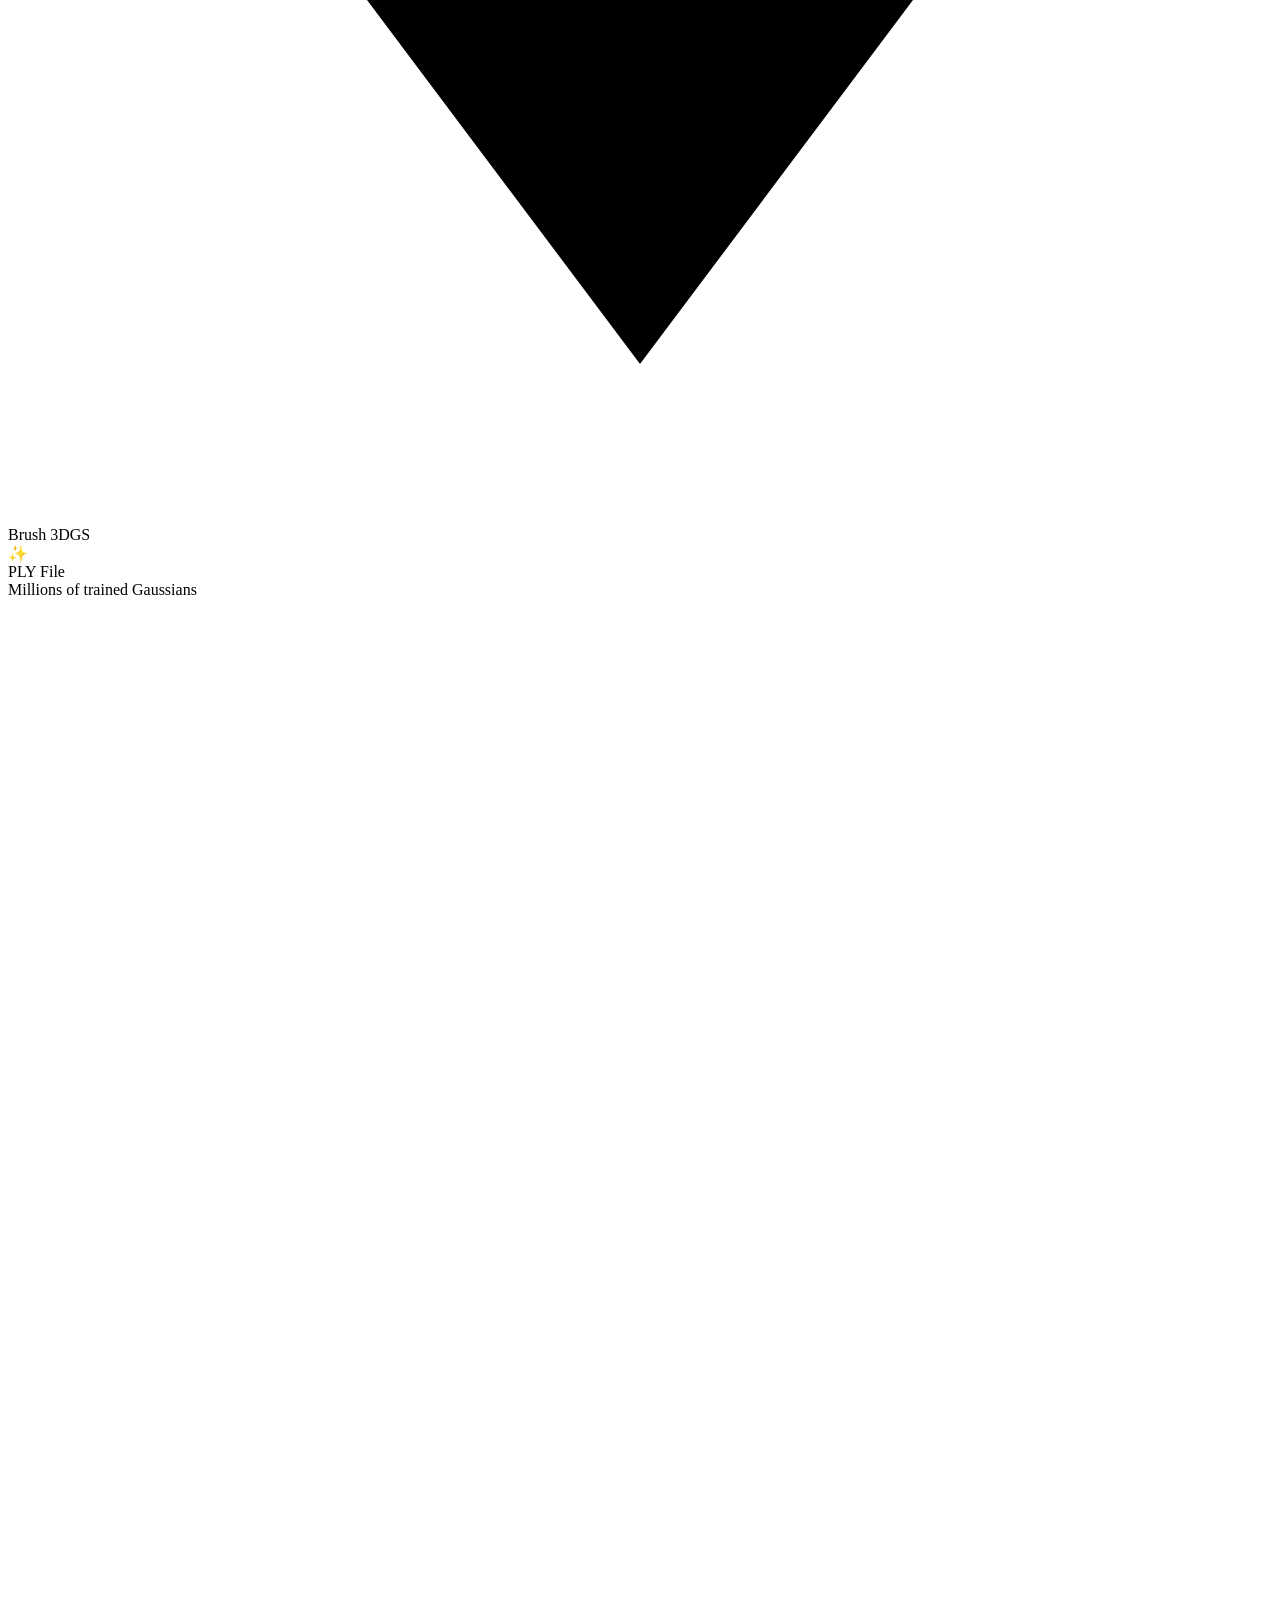
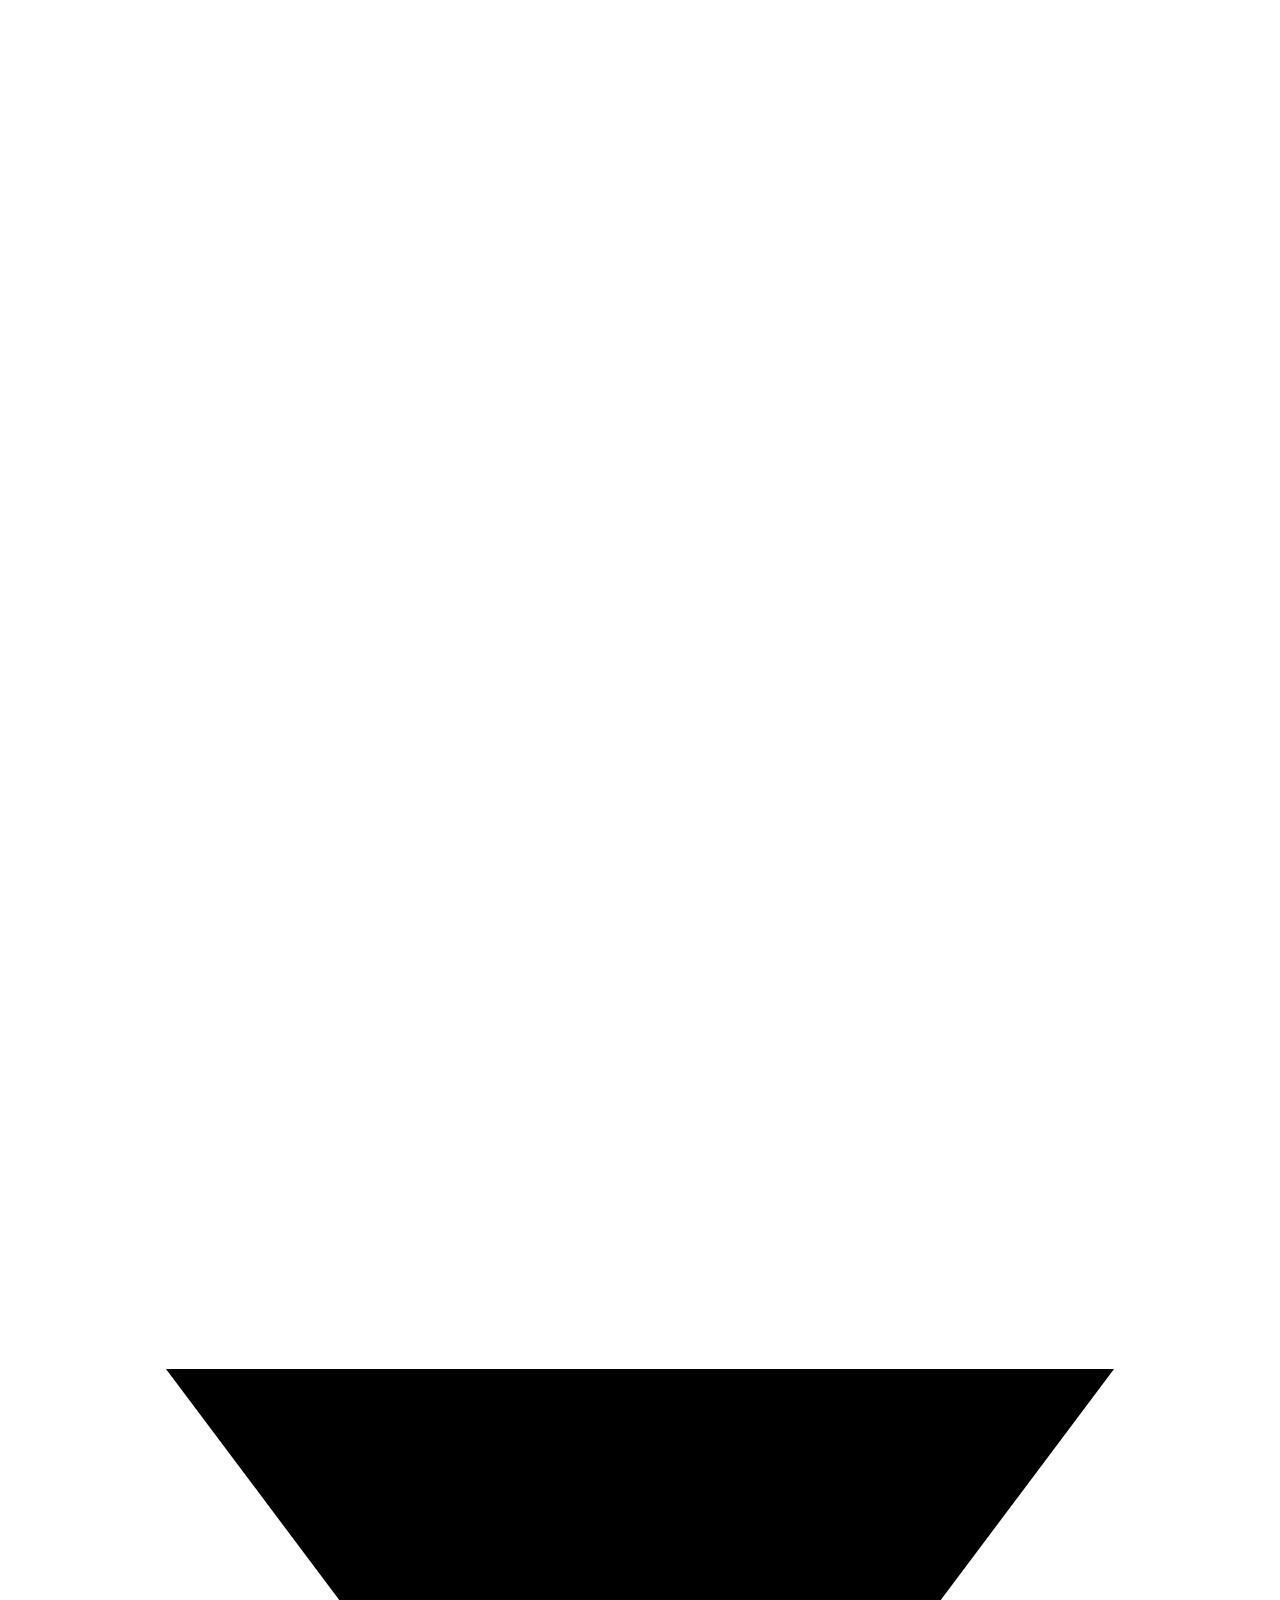
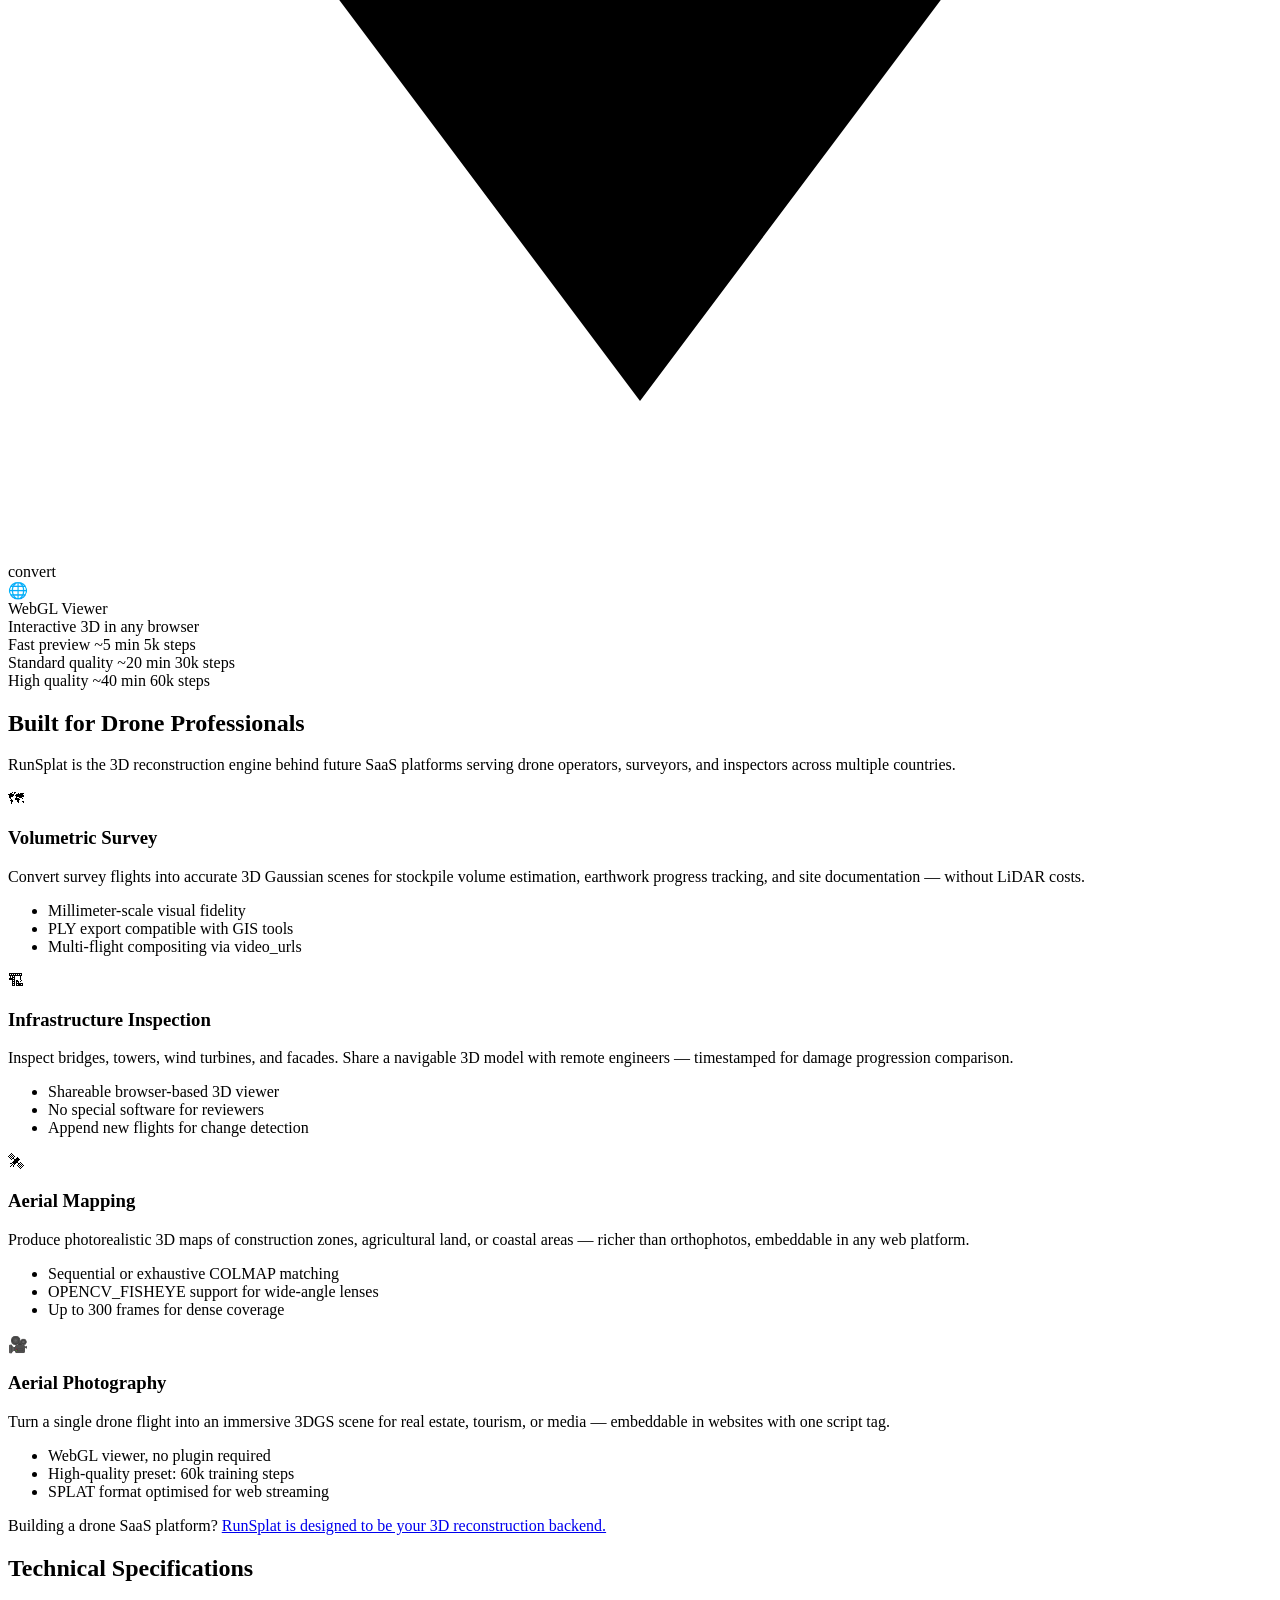
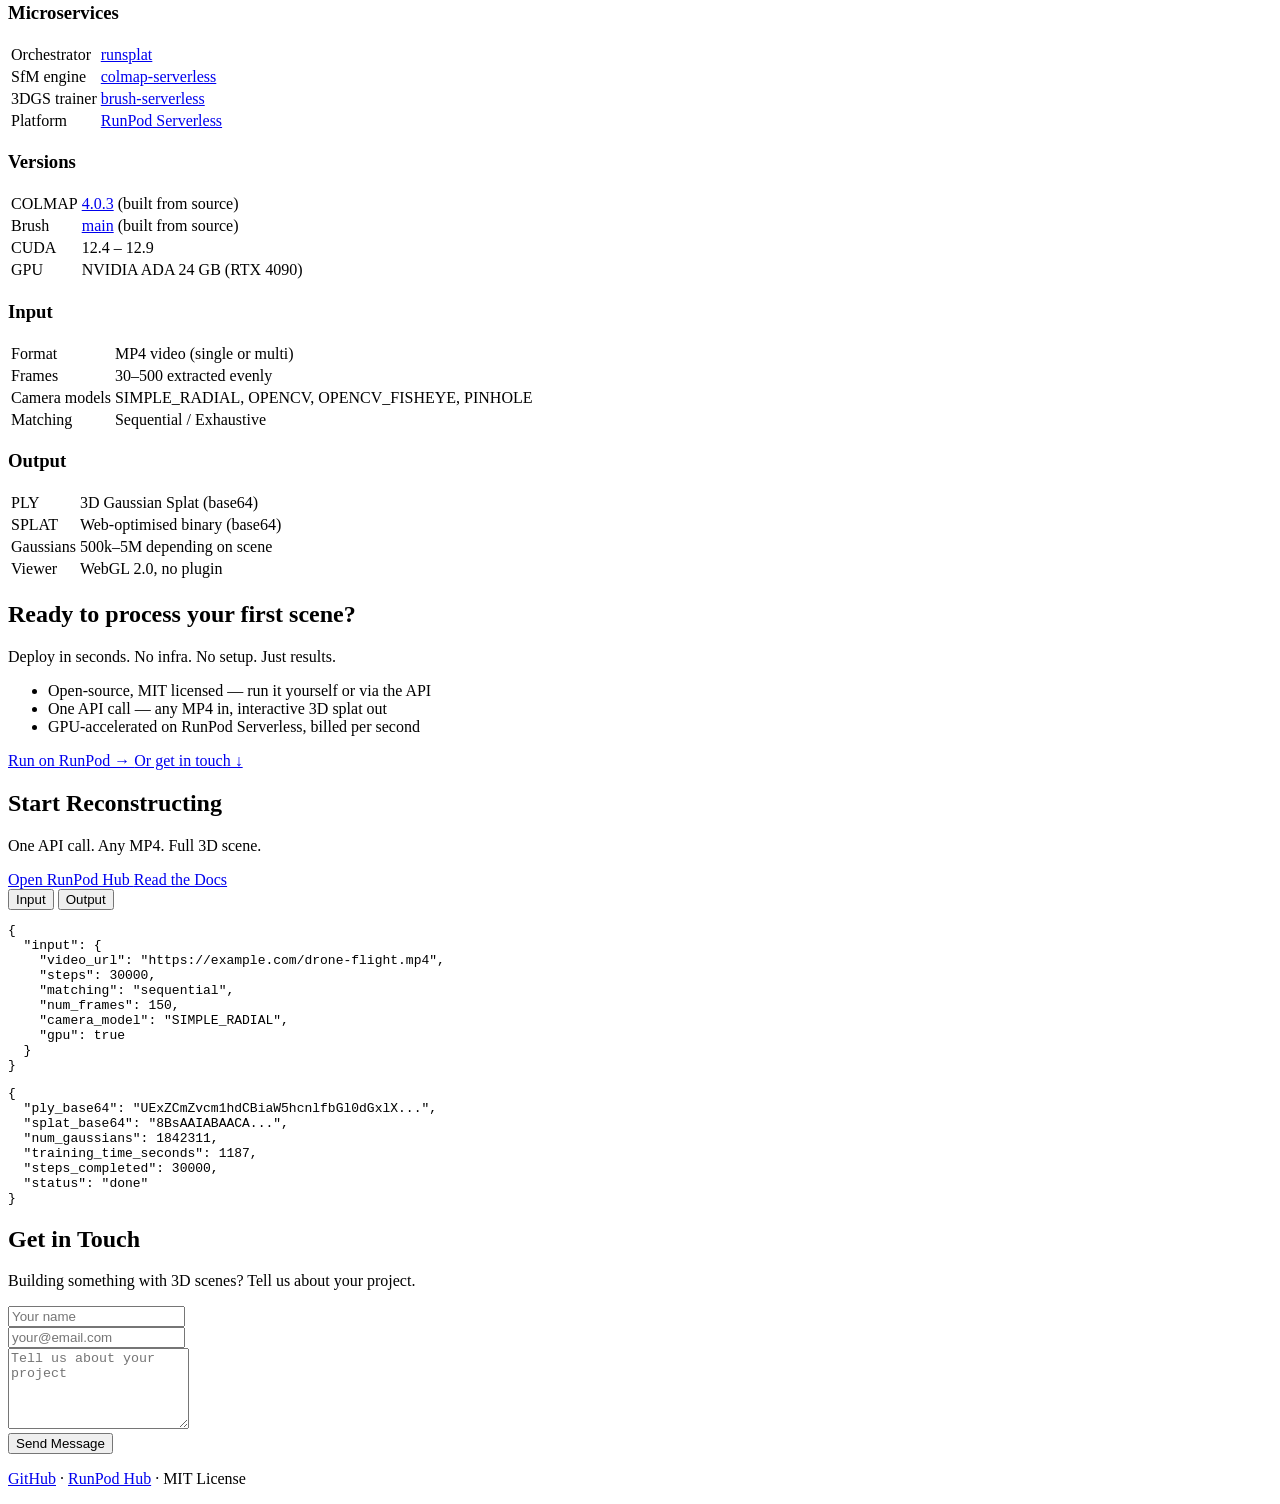
==== commit 1f972714: "deploy: frontmarket 3460def11905ade41beb8c138ea40b938c73f5c5 3460def11905ade41beb8c138ea40b938c73f5c" ====
--- a/index.html
+++ b/index.html
@@ -1,15 +1,15 @@
-<!doctype html><html lang=en><head><meta name=generator content="Hugo 0.160.1"><meta charset=UTF-8><meta name=viewport content="width=device-width,initial-scale=1"><title>RunSplat — Drone Video to 3D Gaussian Splat</title><meta name=description content="Convert drone or handheld MP4 video into a 3D Gaussian Splat scene using COLMAP and Brush — one API call, GPU-accelerated on RunPod."><meta property="og:title" content="RunSplat"><meta property="og:description" content="From drone video to 3D Gaussian Splat in one command."><meta property="og:type" content="website"><link rel=stylesheet href=/runsplat/css/main.css></head><body><section class=hero><div class=container><div class=hero-badge>Open Source · RunPod Serverless · GPU-accelerated</div><h1>From Drone Video<br>to <span class=accent>3D Gaussian Splat</span><br>in One Command</h1><p class=hero-sub>Drop an MP4. Get a photorealistic 3D scene you can embed in any browser.
-Powered by COLMAP 4.0.3 and Brush — no setup, no infrastructure.</p><div class=hero-actions><a class="btn btn-primary" href=https://www.runpod.io/console/hub target=_blank rel=noopener>Run on RunPod Hub
+<!doctype html><html lang=en><head><meta name=generator content="Hugo 0.160.1"><meta charset=UTF-8><meta name=viewport content="width=device-width,initial-scale=1"><title>RunSplat — Drone Video to 3D Gaussian Splat</title><meta name=description content="Convert drone or handheld MP4 video into a 3D Gaussian Splat scene using COLMAP and Brush — one API call, GPU-accelerated on RunPod."><meta property="og:title" content="RunSplat"><meta property="og:description" content="From drone video to 3D Gaussian Splat in one command."><meta property="og:type" content="website"><link rel=stylesheet href=/runsplat/css/main.css><script async src="https://www.googletagmanager.com/gtag/js?id=G-WFEE8LPLP9"></script><script>window.dataLayer=window.dataLayer||[];function gtag(){dataLayer.push(arguments)}gtag("js",new Date),gtag("config","G-WFEE8LPLP9")</script></head><body><section class=hero><div class=container><div class=hero-badge>Open Source · RunPod Serverless · GPU-accelerated</div><h1>From Drone Video<br>to <span class=accent>3D Gaussian Splat</span><br>in One Command</h1><p class=hero-sub>Drop an MP4. Get a photorealistic 3D scene you can embed in any browser.
+Powered by COLMAP 4.0.3 and Brush — no setup, no infrastructure.</p><div class=hero-actions><a class="btn btn-primary" href="https://runpod.io?ref=86vg8vmz" target=_blank rel=noopener>Run on RunPod Hub
 </a><a class="btn btn-secondary" href=https://github.com/alx/runsplat target=_blank rel=noopener>View on GitHub</a></div><div class=hero-snippet><pre><code>{
   "input": {
     "video_url": "https://example.com/drone-flight.mp4",
     "steps": 30000
   }
-}</code></pre><span class=snippet-label>RunPod API input</span></div></div></section><section class=pipeline id=pipeline><div class=container><h2>How It Works</h2><p class=section-sub>Five steps, fully automated — from raw video to an interactive 3D scene.</p><div class=pipeline-diagram aria-label="Pipeline diagram"><div class=pipe-step data-step=0><div class=pipe-icon>🎬</div><div class=pipe-label>MP4 Video</div><div class=pipe-detail>Drone or handheld footage</div></div><div class=pipe-arrow data-arrow=0><svg viewBox="0 0 40 16" aria-hidden="true"><path class="arrow-path" d="M0 8H36M30 2l8 6-8 6"/></svg>
-<span>ffmpeg</span></div><div class=pipe-step data-step=1><div class=pipe-icon>🖼</div><div class=pipe-label>Frames</div><div class=pipe-detail>~150 PNG frames extracted evenly</div></div><div class=pipe-arrow data-arrow=1><svg viewBox="0 0 40 16" aria-hidden="true"><path class="arrow-path" d="M0 8H36M30 2l8 6-8 6"/></svg>
-<span>COLMAP 4.0.3</span></div><div class=pipe-step data-step=2><div class=pipe-icon>📐</div><div class=pipe-label>Sparse Model</div><div class=pipe-detail>Camera poses + point cloud</div></div><div class=pipe-arrow data-arrow=2><svg viewBox="0 0 40 16" aria-hidden="true"><path class="arrow-path" d="M0 8H36M30 2l8 6-8 6"/></svg>
-<span>Brush 3DGS</span></div><div class=pipe-step data-step=3><div class=pipe-icon>✨</div><div class=pipe-label>PLY File</div><div class=pipe-detail>Millions of trained Gaussians</div></div><div class=pipe-arrow data-arrow=3><svg viewBox="0 0 40 16" aria-hidden="true"><path class="arrow-path" d="M0 8H36M30 2l8 6-8 6"/></svg>
-<span>convert</span></div><div class=pipe-step data-step=4><div class=pipe-icon>🌐</div><div class=pipe-label>WebGL Viewer</div><div class=pipe-detail>Interactive 3D in any browser</div></div></div><div class=pipeline-timing><div class=timing-item><span class=timing-label>Fast preview</span>
+}</code></pre><span class=snippet-label>RunPod API input</span></div></div></section><section class=pipeline id=pipeline><div class=container><h2>How It Works</h2><p class=section-sub>Five steps, fully automated — from raw video to an interactive 3D scene.</p><div class=pipeline-diagram aria-label="Pipeline diagram"><div class=pipe-step data-step=0><div class=pipe-icon>🎬</div><div class=pipe-content><div class=pipe-label>MP4 Video</div><div class=pipe-detail>Drone or handheld footage</div></div></div><div class=pipe-arrow data-arrow=0><svg viewBox="0 0 16 40" aria-hidden="true"><path class="arrow-path" d="M8 0V36M2 30l6 8 6-8"/></svg>
+<span>ffmpeg</span></div><div class=pipe-step data-step=1><div class=pipe-icon>🖼</div><div class=pipe-content><div class=pipe-label>Frames</div><div class=pipe-detail>~150 PNG frames extracted evenly</div></div></div><div class=pipe-arrow data-arrow=1><svg viewBox="0 0 16 40" aria-hidden="true"><path class="arrow-path" d="M8 0V36M2 30l6 8 6-8"/></svg>
+<span>COLMAP 4.0.3</span></div><div class=pipe-step data-step=2><div class=pipe-icon>📐</div><div class=pipe-content><div class=pipe-label>Sparse Model</div><div class=pipe-detail>Camera poses + point cloud</div></div></div><div class=pipe-arrow data-arrow=2><svg viewBox="0 0 16 40" aria-hidden="true"><path class="arrow-path" d="M8 0V36M2 30l6 8 6-8"/></svg>
+<span>Brush 3DGS</span></div><div class=pipe-step data-step=3><div class=pipe-icon>✨</div><div class=pipe-content><div class=pipe-label>PLY File</div><div class=pipe-detail>Millions of trained Gaussians</div></div></div><div class=pipe-arrow data-arrow=3><svg viewBox="0 0 16 40" aria-hidden="true"><path class="arrow-path" d="M8 0V36M2 30l6 8 6-8"/></svg>
+<span>convert</span></div><div class=pipe-step data-step=4><div class=pipe-icon>🌐</div><div class=pipe-content><div class=pipe-label>WebGL Viewer</div><div class=pipe-detail>Interactive 3D in any browser</div></div></div></div><div class=pipeline-timing><div class=timing-item><span class=timing-label>Fast preview</span>
 <span class=timing-value>~5 min</span>
 <span class=timing-steps>5k steps</span></div><div class="timing-item timing-featured"><span class=timing-label>Standard quality</span>
 <span class=timing-value>~20 min</span>
@@ -21,7 +21,8 @@
 with remote engineers — timestamped for damage progression comparison.</p><ul><li>Shareable browser-based 3D viewer</li><li>No special software for reviewers</li><li>Append new flights for change detection</li></ul></div><div class=usecase-card><div class=usecase-icon>🛰</div><h3>Aerial Mapping</h3><p>Produce photorealistic 3D maps of construction zones, agricultural land, or
 coastal areas — richer than orthophotos, embeddable in any web platform.</p><ul><li>Sequential or exhaustive COLMAP matching</li><li>OPENCV_FISHEYE support for wide-angle lenses</li><li>Up to 300 frames for dense coverage</li></ul></div><div class=usecase-card><div class=usecase-icon>🎥</div><h3>Aerial Photography</h3><p>Turn a single drone flight into an immersive 3DGS scene for real estate,
 tourism, or media — embeddable in websites with one script tag.</p><ul><li>WebGL viewer, no plugin required</li><li>High-quality preset: 60k training steps</li><li>SPLAT format optimised for web streaming</li></ul></div></div><p class=saas-note>Building a drone SaaS platform?
-<a href=https://github.com/alx/runsplat target=_blank rel=noopener>RunSplat is designed to be your 3D reconstruction backend.</a></p></div></section><section class=specs id=specs><div class=container><h2>Technical Specifications</h2><div class=specs-grid><div class=spec-block><h3>Microservices</h3><table class=spec-table><tr><td>Orchestrator</td><td><a href=https://github.com/alx/runsplat>runsplat</a></td></tr><tr><td>SfM engine</td><td><a href=https://github.com/alx/colmap-serverless>colmap-serverless</a></td></tr><tr><td>3DGS trainer</td><td><a href=https://github.com/alx/brush-serverless>brush-serverless</a></td></tr><tr><td>Platform</td><td>RunPod Serverless</td></tr></table></div><div class=spec-block><h3>Versions</h3><table class=spec-table><tr><td>COLMAP</td><td>4.0.3 (built from source)</td></tr><tr><td>Brush</td><td>main (built from source)</td></tr><tr><td>CUDA</td><td>12.9</td></tr><tr><td>GPU</td><td>NVIDIA ADA 24 GB (RTX 4090)</td></tr></table></div><div class=spec-block><h3>Input</h3><table class=spec-table><tr><td>Format</td><td>MP4 video (single or multi)</td></tr><tr><td>Frames</td><td>30–500 extracted evenly</td></tr><tr><td>Camera models</td><td>SIMPLE_RADIAL, OPENCV, OPENCV_FISHEYE, PINHOLE</td></tr><tr><td>Matching</td><td>Sequential / Exhaustive</td></tr></table></div><div class=spec-block><h3>Output</h3><table class=spec-table><tr><td>PLY</td><td>3D Gaussian Splat (base64)</td></tr><tr><td>SPLAT</td><td>Web-optimised binary (base64)</td></tr><tr><td>Gaussians</td><td>500k–5M depending on scene</td></tr><tr><td>Viewer</td><td>WebGL 2.0, no plugin</td></tr></table></div></div></div></section><section class=cta id=get-started><div class=container><h2>Start Reconstructing</h2><p class=section-sub>One API call. Any MP4. Full 3D scene.</p><div class=cta-actions><a class="btn btn-primary btn-lg" href=https://www.runpod.io/console/hub target=_blank rel=noopener>Open RunPod Hub
+<a href=https://github.com/alx/runsplat target=_blank rel=noopener>RunSplat is designed to be your 3D reconstruction backend.</a></p></div></section><section class=specs id=specs><div class=container><h2>Technical Specifications</h2><div class=specs-grid><div class=spec-block><h3>Microservices</h3><table class=spec-table><tr><td>Orchestrator</td><td><a href=https://github.com/alx/runsplat>runsplat</a></td></tr><tr><td>SfM engine</td><td><a href=https://github.com/alx/colmap-serverless>colmap-serverless</a></td></tr><tr><td>3DGS trainer</td><td><a href=https://github.com/alx/brush-serverless>brush-serverless</a></td></tr><tr><td>Platform</td><td><a href=https://docs.runpod.io/serverless/overview target=_blank rel=noopener>RunPod Serverless</a></td></tr></table></div><div class=spec-block><h3>Versions</h3><table class=spec-table><tr><td>COLMAP</td><td><a href=https://colmap.github.io/ target=_blank rel=noopener>4.0.3</a> (built from source)</td></tr><tr><td>Brush</td><td><a href=https://github.com/ArthurBrussee/brush target=_blank rel=noopener>main</a> (built from source)</td></tr><tr><td>CUDA</td><td>12.4 – 12.9</td></tr><tr><td>GPU</td><td>NVIDIA ADA 24 GB (RTX 4090)</td></tr></table></div><div class=spec-block><h3>Input</h3><table class=spec-table><tr><td>Format</td><td>MP4 video (single or multi)</td></tr><tr><td>Frames</td><td>30–500 extracted evenly</td></tr><tr><td>Camera models</td><td>SIMPLE_RADIAL, OPENCV, OPENCV_FISHEYE, PINHOLE</td></tr><tr><td>Matching</td><td>Sequential / Exhaustive</td></tr></table></div><div class=spec-block><h3>Output</h3><table class=spec-table><tr><td>PLY</td><td>3D Gaussian Splat (base64)</td></tr><tr><td>SPLAT</td><td>Web-optimised binary (base64)</td></tr><tr><td>Gaussians</td><td>500k–5M depending on scene</td></tr><tr><td>Viewer</td><td>WebGL 2.0, no plugin</td></tr></table></div></div></div></section><section class=cta2 id=try><div class=container><div class=cta2-grid><div class=cta2-left><h2>Ready to process your first scene?</h2><p class=section-sub>Deploy in seconds. No infra. No setup. Just results.</p><ul class=cta2-bullets><li>Open-source, MIT licensed — run it yourself or via the API</li><li>One API call — any MP4 in, interactive 3D splat out</li><li>GPU-accelerated on RunPod Serverless, billed per second</li></ul></div><div class=cta2-right><div class=cta2-actions><a class="btn btn-primary btn-lg" href="https://runpod.io?ref=86vg8vmz" target=_blank rel=noopener>Run on RunPod &#8594;
+</a><a class="btn btn-secondary" href=#contact>Or get in touch &#8595;</a></div></div></div></div></section><section class=cta id=get-started><div class=container><h2>Start Reconstructing</h2><p class=section-sub>One API call. Any MP4. Full 3D scene.</p><div class=cta-actions><a class="btn btn-primary btn-lg" href="https://runpod.io?ref=86vg8vmz" target=_blank rel=noopener>Open RunPod Hub
 </a><a class="btn btn-secondary" href=https://github.com/alx/runsplat target=_blank rel=noopener>Read the Docs</a></div><div class=cta-code><div class=code-tabs><button class="code-tab active" data-target=input-block>Input</button>
 <button class=code-tab data-target=output-block>Output</button></div><pre id=input-block class="code-block active"><code>{
   "input": {
@@ -39,6 +40,6 @@
   "training_time_seconds": 1187,
   "steps_completed": 30000,
   "status": "done"
-}</code></pre></div></div></section><footer><div class=container><p><a href=https://github.com/alx/runsplat>GitHub</a> ·
-<a href=https://www.runpod.io/console/hub>RunPod Hub</a> ·
+}</code></pre></div></div></section><section class=contact id=contact><div class=container><h2>Get in Touch</h2><p class=section-sub>Building something with 3D scenes? Tell us about your project.</p><div class=contact-form-wrap><form action=https://formspree.io/f/mqewjdad method=POST><input type=hidden name=_subject value="RunSplat contact"><div class=form-group><input type=text name=name placeholder="Your name" required></div><div class=form-group><input type=email name=email placeholder=your@email.com required></div><div class=form-group><textarea name=message rows=5 placeholder="Tell us about your project" required></textarea></div><button type=submit class="btn btn-primary">Send Message</button></form></div></div></section><footer><div class=container><p><a href=https://github.com/alx/runsplat>GitHub</a> ·
+<a href="https://runpod.io?ref=86vg8vmz">RunPod Hub</a> ·
 MIT License</p></div></footer><script src=/runsplat/js/pipeline-anim.js></script></body></html>
